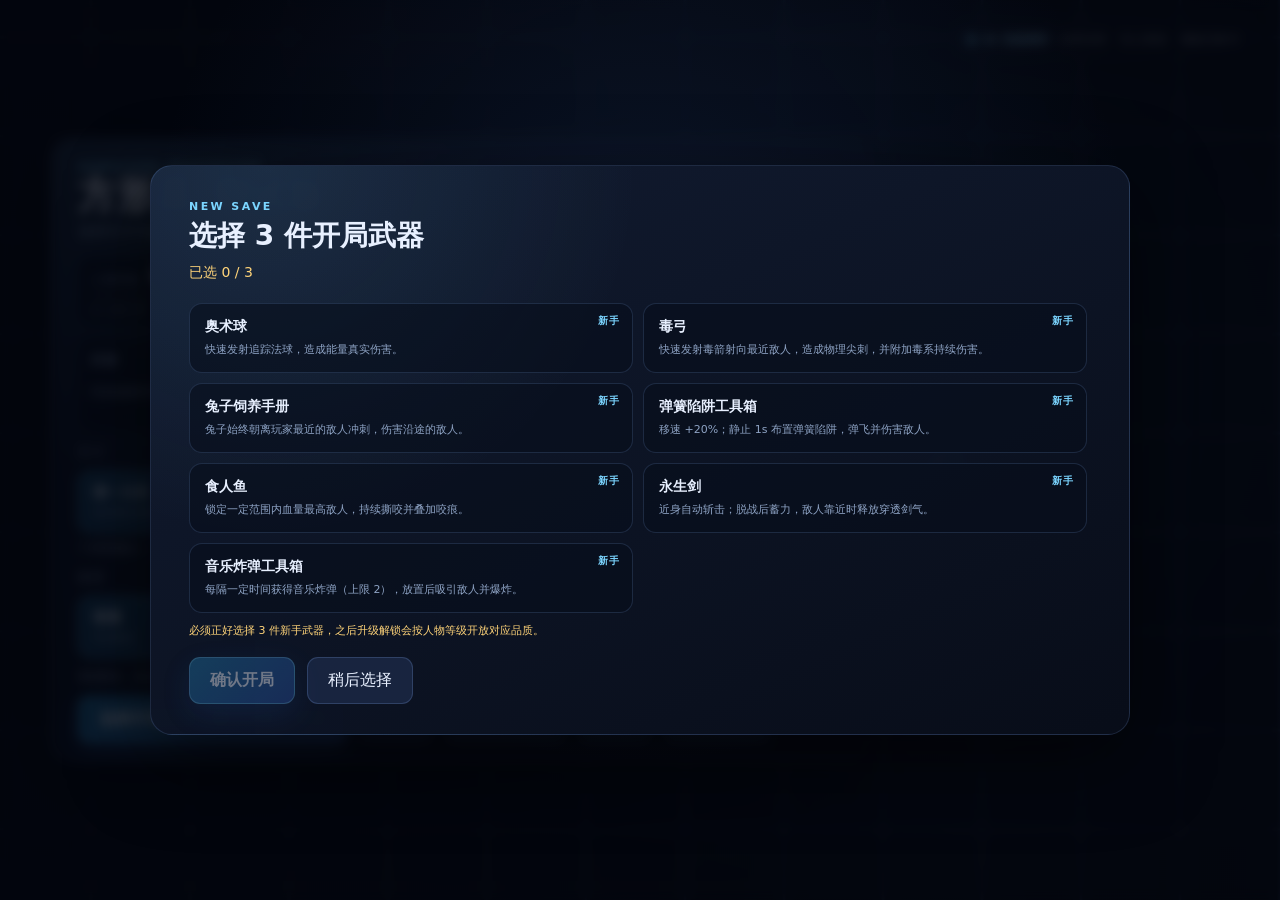
==== index.html @ 571d91a7 "Add mobile touch controls and responsive HUD" ====
<!DOCTYPE html>
<html lang="zh-CN">
<head>
  <meta charset="UTF-8">
  <meta name="viewport" content="width=device-width, initial-scale=1.0, maximum-scale=1.0, user-scalable=no, viewport-fit=cover">
  <meta name="color-scheme" content="dark">
  <title>方形皿·测试版</title>
  <link rel="icon" href="data:,">
  <link rel="stylesheet" href="styles.css">
</head>
<body>
  <canvas id="game" aria-label="游戏画面"></canvas>

  <div id="hud" class="hidden" aria-live="off">
    <div class="hud-top-left">
      <div class="bar-row">
        <span class="bar-label">HP</span>
        <div class="bar"><div id="hp-fill" class="bar-fill hp-fill"></div></div>
        <span id="hp-text" class="bar-text">56 / 56</span>
      </div>
      <div class="bar-row">
        <span class="bar-label">体力</span>
        <div class="bar"><div id="stamina-fill" class="bar-fill stamina-fill"></div></div>
        <span id="stamina-text" class="bar-text">100</span>
      </div>
      <div id="move-speed" class="move-speed">移速 1.20 m/s</div>
    </div>

    <div class="hud-top-center">
      <div id="timer" class="timer">00:00</div>
      <div id="timer-caption" class="timer-caption">BOSS 将在 10:00 出现</div>
      <div id="ruin-status" class="ruin-status hidden">遗迹共鸣 0.0 / 10s</div>
      <div id="boss-bar" class="boss-bar hidden">
        <div id="boss-name" class="boss-name">咒术师</div>
        <div class="bar boss-hp"><div id="boss-fill" class="bar-fill boss-fill"></div></div>
      </div>
    </div>

    <div class="hud-top-right">
      <div id="difficulty-badge" class="difficulty-badge">普通</div>
      <div id="player-level" class="player-level">人物 Lv.1</div>
      <div class="hud-exp-track"><div id="exp-fill" class="exp-fill"></div></div>
      <div id="exp-text" class="exp-text">0 / 200 XP</div>
      <div id="upgrade-ready" class="upgrade-ready hidden">升级待选</div>
      <div id="kills" class="kills">击杀 0</div>
      <div id="damage-total" class="damage-total">总伤 0</div>
    </div>

    <div id="weapon-bar" class="weapon-bar"></div>
    <div id="relic-bar" class="relic-bar"></div>
    <div id="touch-controls" class="touch-controls">
      <div id="joystick" class="joystick" aria-label="移动摇杆">
        <div class="joystick-base"></div>
        <div id="joystick-knob" class="joystick-knob"></div>
      </div>
      <button id="touch-pause" class="touch-pause" type="button" aria-label="暂停">Ⅱ</button>
    </div>

    <div id="hud-hint" class="hud-hint">W/A/S/D 移动 · Shift 奔跑 · 1/2/3 主动 · Esc 暂停</div>
    <div id="run-toast" class="run-toast hidden" aria-live="polite"></div>
  </div>

  <div id="menu" class="overlay">
    <div id="menu-demo-badge" class="menu-demo-badge hidden" aria-hidden="true">
      <span class="menu-demo-dot"></span>
      <span class="menu-demo-label">AI 实战演示</span>
      <span id="menu-demo-weapons" class="menu-demo-weapons"></span>
    </div>
    <div class="panel menu-panel">
      <p class="eyebrow">SURVIVOR PROTOTYPE</p>
      <h1 class="game-title">方形皿·测试版</h1>
      <p class="subtitle">选择关卡与难度，存活10分钟并击败最终BOSS。</p>

      <div class="profile-progress">
        <div class="profile-progress-main">
          <div class="profile-level-line">
            <span class="profile-level-label">人物等级</span>
            <strong class="profile-level">Lv.<span id="menu-player-level">1</span></strong>
            <span id="menu-unlock-points" class="profile-unlock-points"></span>
          </div>
          <div class="exp-track menu-exp-track"><div id="menu-exp-fill" class="exp-fill"></div></div>
          <span id="menu-exp-text" class="profile-exp-text">0 / 200 XP</span>
        </div>
        <button id="level-unlock-btn" class="mini-button hidden" type="button">选择新武器</button>
      </div>

      <div class="loadout">
        <section>
          <div class="loadout-head">
            <h2>武器</h2>
            <button id="weapon-select-btn" class="mini-button" type="button">选择 3 件</button>
          </div>
          <ul id="menu-weapons" class="loadout-list"></ul>
        </section>
        <section>
          <div class="loadout-head">
            <h2>圣物</h2>
            <button id="relic-select-btn" class="mini-button" type="button">选择 3 件</button>
          </div>
          <ul id="menu-relics" class="loadout-list"></ul>
        </section>
      </div>

      <section class="level-block">
        <div class="section-label">关卡</div>
        <div id="level-picker" class="level-picker" role="radiogroup" aria-label="关卡"></div>
        <p id="level-desc" class="level-desc"></p>
      </section>

      <section class="difficulty-block">
        <div class="section-label">难度</div>
        <div id="difficulty-picker" class="difficulty-picker" role="radiogroup" aria-label="难度"></div>
        <p id="difficulty-desc" class="difficulty-desc"></p>
      </section>

      <div class="menu-actions">
        <button id="start-btn" class="primary" type="button">开始游戏</button>
        <button id="codex-btn" type="button">图鉴</button>
        <button id="inventory-btn" type="button">背包 / 商店</button>
        <button id="help-btn" type="button">设置</button>
        <button id="records-btn" type="button">游戏记录</button>
      </div>

      <p class="fineprint">本版包含第一、第二、第三大关各 10 种敌人、7 新手 + 10 进阶 + 10 老手 + 13 社区 + 6 熔炼武器（共 46 种，出战选 3 种）和 38 种圣物（赛前选 3 种）；社区道具页还可购买 10 张制造蓝图，在制造台合成熔炼武器与圣物。</p>
    </div>
  </div>

  <div id="weapon-select" class="overlay hidden">
    <div class="panel weapon-select-panel">
      <p class="eyebrow">LOADOUT</p>
      <h2>选择 3 件出战武器</h2>
      <p id="weapon-select-count" class="subtitle compact">已选 3 / 3</p>
      <div id="weapon-select-grid" class="weapon-select-grid"></div>
      <p id="weapon-select-hint" class="weapon-select-hint">点击武器卡选择或取消；必须选满 3 件。</p>
      <div class="menu-actions">
        <button id="weapon-random" type="button">随机 3 件</button>
        <button id="weapon-select-confirm" class="primary" type="button">确认配置</button>
        <button id="weapon-select-cancel" type="button">取消</button>
      </div>
    </div>
  </div>

  <div id="relic-select" class="overlay hidden">
    <div class="panel weapon-select-panel relic-select-panel">
      <p class="eyebrow">RELICS</p>
      <h2>选择出战圣物</h2>
      <p id="relic-select-count" class="subtitle compact">已选 3 / 3</p>
      <div id="relic-select-grid" class="relic-select-grid"></div>
      <p id="relic-select-hint" class="weapon-select-hint">最多选择 3 件；冰晶体与墨鱼丸不能同时装备。</p>
      <div class="menu-actions">
        <button id="relic-random" type="button">随机 3 件</button>
        <button id="relic-select-confirm" class="primary" type="button">确认配置</button>
        <button id="relic-select-cancel" type="button">取消</button>
      </div>
    </div>
  </div>

  <div id="level-unlock" class="overlay hidden">
    <div class="panel weapon-select-panel">
      <p class="eyebrow">LEVEL UP</p>
      <h2>选择新武器</h2>
      <p id="level-unlock-count" class="subtitle compact">可用升级额度 0</p>
      <div id="level-unlock-grid" class="weapon-select-grid"></div>
      <p id="level-unlock-hint" class="weapon-select-hint">选择一把尚未解锁的武器，解锁后永久生效。</p>
      <div class="menu-actions">
        <button id="level-unlock-confirm" class="primary" type="button" disabled>解锁</button>
        <button id="level-unlock-cancel" type="button">取消</button>
      </div>
    </div>
  </div>

  <div id="starter-select" class="overlay hidden">
    <div class="panel weapon-select-panel">
      <p class="eyebrow">NEW SAVE</p>
      <h2>选择 3 件开局武器</h2>
      <p id="starter-select-count" class="subtitle compact">已选 0 / 3</p>
      <div id="starter-select-grid" class="weapon-select-grid"></div>
      <p id="starter-select-hint" class="weapon-select-hint">必须正好选择 3 件新手武器。</p>
      <div class="menu-actions">
        <button id="starter-select-confirm" class="primary" type="button" disabled>确认开局</button>
        <button id="starter-select-cancel" type="button">稍后选择</button>
      </div>
    </div>
  </div>

  <div id="help" class="overlay hidden">
    <div class="panel settings-panel">
      <p class="eyebrow">SETTINGS</p>
      <h2>设置</h2>
      <div class="settings-grid">
        <section class="settings-section">
          <h3>按键</h3>
          <div id="keybind-list" class="keybind-list"></div>
          <button id="keybind-reset" class="mini-button" type="button">恢复默认按键</button>
          <p class="help-note">点击按键后按下新的键；Esc 取消修改。</p>
        </section>

        <section class="settings-section">
          <h3>画面</h3>
          <div id="background-picker" class="background-picker"></div>
          <label class="slider-row" for="brightness-slider">
            <span>亮度</span>
            <input id="brightness-slider" type="range" min="60" max="140" step="1" value="100">
            <strong id="brightness-value">100%</strong>
          </label>
          <label class="slider-row" for="volume-slider">
            <span>音量</span>
            <input id="volume-slider" type="range" min="0" max="100" step="1" value="70">
            <strong id="volume-value">70%</strong>
          </label>
          <p class="help-note">音量设置会保存，但当前版本还没有音频资源。</p>
        </section>

        <section class="settings-section">
          <h3>触屏</h3>
          <div id="touch-side-picker" class="touch-side-picker"></div>
          <p class="help-note">摇杆在左时武器 HUD 在右；在右时武器 HUD 在左。竖屏武器卡竖排，横屏横排。</p>
        </section>

        <section class="settings-section">
          <h3>存档</h3>
          <div id="save-slot-list" class="save-slot-list"></div>
          <p id="settings-hint" class="help-note">关卡结算、返回主菜单和修改设置后自动保存。</p>
        </section>
      </div>

      <div class="menu-actions">
        <button id="settings-records" type="button">游戏记录</button>
        <button id="help-close" class="primary" type="button">保存并关闭</button>
      </div>
    </div>
  </div>

  <div id="records" class="overlay hidden">
    <div class="panel records-panel">
      <p class="eyebrow">RECORDS</p>
      <h2>游戏记录</h2>
      <p id="records-subtitle" class="subtitle compact">当前存档槽的历史对局</p>
      <div id="records-list" class="records-list"></div>
      <div class="menu-actions">
        <button id="records-close" class="primary" type="button">关闭</button>
      </div>
    </div>
  </div>

  <div id="pause" class="overlay hidden">
    <div class="panel small-panel">
      <p class="eyebrow">PAUSED</p>
      <h2>已暂停</h2>
      <div class="menu-actions vertical">
        <button id="pause-resume" class="primary" type="button">继续</button>
        <button id="pause-codex" type="button">图鉴</button>
        <button id="pause-restart" type="button">重新开始</button>
        <button id="pause-menu" type="button">返回主菜单</button>
      </div>
    </div>
  </div>

  <div id="result" class="overlay hidden">
    <div class="panel small-panel result-panel">
      <p id="result-eyebrow" class="eyebrow">RESULT</p>
      <h2 id="result-title">胜利</h2>
      <p id="result-subtitle" class="subtitle"></p>
      <div class="stats">
        <div><span>存活时间</span><strong id="stat-time">0:00</strong></div>
        <div><span>击杀</span><strong id="stat-kills">0</strong></div>
        <div><span>造成伤害</span><strong id="stat-dealt">0</strong></div>
        <div><span>受到伤害</span><strong id="stat-taken">0</strong></div>
        <div><span>难度</span><strong id="stat-difficulty">普通</strong></div>
        <div><span>关卡</span><strong id="stat-level">第一大关</strong></div>
      </div>
      <div id="result-damage" class="result-damage"></div>
      <div class="menu-actions">
        <button id="result-restart" class="primary" type="button">再来一次</button>
        <button id="result-menu" type="button">返回主菜单</button>
      </div>
    </div>
  </div>

  <div id="inventory" class="overlay hidden">
    <div class="panel inventory-panel">
      <div class="inventory-head">
        <div>
          <p class="eyebrow">STASH &amp; SHOP</p>
          <h2>背包 / 社区商店</h2>
        </div>
        <button id="crafting-open" class="crafting-open" type="button">制造台</button>
      </div>
      <div class="shop-summary">社区货币 <strong id="shop-currency">0</strong></div>
      <div class="shop-tabs" role="tablist" aria-label="社区商店分类">
        <button type="button" class="shop-tab is-active" data-shop-tab="weapons" role="tab" aria-selected="true" aria-controls="shop-list">社区武器</button>
        <button type="button" class="shop-tab" data-shop-tab="items" role="tab" aria-selected="false" aria-controls="shop-list">社区道具</button>
      </div>
      <p id="shop-hint" class="shop-hint"></p>
      <div class="shop-layout">
        <section class="shop-section">
          <h3>社区商店</h3>
          <div id="shop-list" class="shop-list"></div>
        </section>
        <section class="shop-section">
          <h3>战利品背包</h3>
          <div id="inventory-list" class="shop-list"></div>
        </section>
      </div>
      <div class="menu-actions">
        <button id="inventory-close" class="primary" type="button">关闭</button>
      </div>
    </div>
  </div>

  <div id="crafting" class="overlay hidden">
    <div class="panel crafting-panel">
      <div class="inventory-head">
        <div>
          <p class="eyebrow">FORGE &amp; BLUEPRINTS</p>
          <h2>制造台</h2>
        </div>
        <button id="crafting-close-x" class="crafting-close" type="button" aria-label="关闭制造台">×</button>
      </div>
      <div class="shop-summary">社区货币 <strong id="crafting-currency">0</strong> · 蓝图在社区道具页购买，每种限购 1 张</div>
      <p id="crafting-hint" class="shop-hint">制造会消耗蓝图和材料；选择左侧配方，右侧查看现有材料。</p>
      <div class="crafting-layout">
        <section class="shop-section">
          <h3>可制造</h3>
          <div id="crafting-list" class="shop-list crafting-list"></div>
        </section>
        <section class="shop-section">
          <h3>材料 / 蓝图背包</h3>
          <div id="crafting-inventory" class="shop-list"></div>
        </section>
      </div>
      <div class="menu-actions">
        <button id="crafting-close" class="primary" type="button">返回背包</button>
      </div>
    </div>
  </div>

  <div id="save-delete-confirm" class="overlay hidden">
    <div class="panel small-panel">
      <p class="eyebrow">DELETE SAVE</p>
      <h2>删除存档</h2>
      <p id="save-delete-text" class="subtitle">确定要删除这个存档吗？此操作不可恢复。</p>
      <div class="menu-actions">
        <button id="save-delete-confirm-btn" class="danger-button" type="button">确认删除</button>
        <button id="save-delete-cancel" class="primary" type="button">取消</button>
      </div>
    </div>
  </div>

  <div id="codex" class="overlay hidden">
    <div class="panel codex-panel">
      <p class="eyebrow">CODEX</p>
      <h2>图鉴</h2>
      <div class="codex-tabs" role="tablist" aria-label="图鉴分类">
        <button type="button" class="codex-tab is-active" data-codex-tab="weapons">武器</button>
        <button type="button" class="codex-tab" data-codex-tab="relics">圣物</button>
        <button type="button" class="codex-tab" data-codex-tab="enemies">敌方</button>
      </div>
      <div id="codex-content" class="codex-content"></div>
      <div class="menu-actions">
        <button id="codex-close" class="primary" type="button">关闭</button>
      </div>
    </div>
  </div>

  <div id="debug" class="debug hidden"></div>

  <script defer src="game.js"></script>
</body>
</html>
---- styles.css ----
:root {
  --bg: #070b14;
  --panel: rgba(13, 20, 36, 0.92);
  --panel-strong: #111a2d;
  --line: rgba(155, 190, 255, 0.18);
  --text: #e8f0ff;
  --muted: #8ea3c4;
  --accent: #7bd5ff;
  --accent-2: #b79bff;
  --danger: #ff7288;
  --good: #83e6a8;
  --warn: #ffd479;
  --shadow: 0 24px 80px rgba(0, 0, 0, 0.55);
}

* {
  box-sizing: border-box;
}

html,
body {
  width: 100%;
  height: 100%;
  margin: 0;
  overflow: hidden;
  background: var(--bg);
  color: var(--text);
  font-family: "Segoe UI", "PingFang SC", "Microsoft YaHei", system-ui, sans-serif;
  user-select: none;
}

button {
  font: inherit;
  color: inherit;
  cursor: pointer;
}

.hidden {
  display: none !important;
}

#game {
  position: fixed;
  inset: 0;
  width: 100%;
  height: 100%;
  display: block;
  background: radial-gradient(circle at 50% 45%, #111b31 0%, #070b14 62%, #04060b 100%);
}

/* ---------- HUD ---------- */

#hud {
  position: fixed;
  inset: 0;
  pointer-events: none;
  z-index: 10;
  text-shadow: 0 1px 3px rgba(0, 0, 0, 0.72);
}

#hud .bar-label,
#hud .bar-text,
#hud .timer-caption {
  color: #eaf4ff;
}

#hud .hud-hint {
  color: rgba(234, 244, 255, 0.82);
}

.hud-top-left {
  position: absolute;
  top: 22px;
  left: 24px;
  display: grid;
  gap: 8px;
  min-width: 280px;
}

.bar-row {
  display: grid;
  grid-template-columns: 42px 210px 74px;
  align-items: center;
  gap: 8px;
  font-size: 12px;
  letter-spacing: 0.04em;
}

.bar-label {
  color: var(--muted);
  text-align: right;
}

.bar {
  height: 12px;
  border: 1px solid var(--line);
  border-radius: 999px;
  background: rgba(3, 8, 18, 0.8);
  overflow: hidden;
}

.bar-fill {
  height: 100%;
  width: 100%;
  border-radius: inherit;
  transition: width 80ms linear;
}

.hp-fill {
  background: linear-gradient(90deg, #ff5b77, #ff9aac);
  box-shadow: 0 0 14px rgba(255, 91, 119, 0.45);
}

.stamina-fill {
  background: linear-gradient(90deg, #54c7ff, #9be8ff);
  box-shadow: 0 0 14px rgba(84, 199, 255, 0.35);
}

.bar-text {
  color: var(--text);
  font-variant-numeric: tabular-nums;
  white-space: nowrap;
}

.move-speed {
  width: max-content;
  margin-top: 2px;
  padding: 4px 8px;
  border: 1px solid rgba(255, 216, 107, 0.25);
  border-radius: 7px;
  background: rgba(20, 25, 28, 0.55);
  color: #ffe08a;
  font-size: 11px;
  font-variant-numeric: tabular-nums;
  letter-spacing: 0.04em;
}

.hud-top-center {
  position: absolute;
  top: 16px;
  left: 50%;
  transform: translateX(-50%);
  text-align: center;
}

.timer {
  font-size: 34px;
  font-weight: 700;
  font-variant-numeric: tabular-nums;
  letter-spacing: 0.06em;
  text-shadow: 0 0 24px rgba(123, 213, 255, 0.35);
}

.timer-caption {
  margin-top: 2px;
  color: var(--muted);
  font-size: 11px;
  letter-spacing: 0.08em;
}

.boss-bar {
  width: 360px;
  max-width: 80vw;
  margin: 10px auto 0;
  text-align: left;
}

.boss-name {
  margin-bottom: 3px;
  color: #ffb4e2;
  font-size: 10px;
  font-weight: 700;
  letter-spacing: 0.12em;
  text-align: center;
}

.boss-hp {
  height: 9px;
  border-color: rgba(255, 134, 214, 0.4);
}

.boss-fill {
  background: linear-gradient(90deg, #ff5bb0, #d36cff);
  box-shadow: 0 0 14px rgba(255, 91, 176, 0.45);
}

.hud-top-right {
  position: absolute;
  top: 26px;
  right: 28px;
  display: grid;
  gap: 6px;
  justify-items: end;
  text-align: right;
}

.player-level {
  color: rgba(216, 241, 255, 0.92);
  font-size: 13px;
  font-weight: 700;
  letter-spacing: 0.06em;
}

.hud-exp-track {
  width: 132px;
  height: 4px;
  overflow: hidden;
  border-radius: 999px;
  background: rgba(255, 255, 255, 0.1);
}

.exp-fill {
  width: 0;
  height: 100%;
  border-radius: inherit;
  background: linear-gradient(90deg, #7bd5ff, #8fffc4);
  box-shadow: 0 0 10px rgba(123, 213, 255, 0.35);
  transition: width 0.18s ease-out;
}

.exp-text {
  color: rgba(190, 220, 255, 0.72);
  font-size: 10px;
  font-variant-numeric: tabular-nums;
  letter-spacing: 0.04em;
}

.upgrade-ready {
  padding: 3px 8px;
  border: 1px solid rgba(255, 230, 109, 0.42);
  border-radius: 999px;
  background: rgba(48, 38, 12, 0.55);
  color: var(--warn);
  font-size: 10px;
  font-weight: 700;
  letter-spacing: 0.04em;
}

.ruin-status {
  margin-top: 6px;
  padding: 4px 10px;
  border: 1px solid rgba(143, 255, 196, 0.32);
  border-radius: 999px;
  background: rgba(13, 45, 34, 0.62);
  color: #8fffc4;
  font-size: 11px;
  font-variant-numeric: tabular-nums;
  letter-spacing: 0.04em;
}

.run-toast {
  position: absolute;
  top: 24%;
  left: 50%;
  max-width: min(560px, 82vw);
  padding: 10px 18px;
  transform: translateX(-50%);
  border: 1px solid rgba(255, 230, 109, 0.35);
  border-radius: 12px;
  background: rgba(9, 16, 30, 0.9);
  box-shadow: 0 12px 36px rgba(0, 0, 0, 0.35);
  color: var(--warn);
  font-size: 14px;
  font-weight: 700;
  text-align: center;
  pointer-events: none;
}

.difficulty-badge {
  padding: 4px 9px;
  border: 1px solid rgba(123, 213, 255, 0.28);
  border-radius: 999px;
  background: rgba(10, 19, 35, 0.72);
  color: var(--accent);
  font-size: 10px;
  font-weight: 700;
  letter-spacing: 0.12em;
}

.difficulty-badge.hard {
  border-color: rgba(255, 212, 121, 0.45);
  color: var(--warn);
  background: rgba(42, 32, 12, 0.55);
}

.difficulty-badge.extreme {
  border-color: rgba(255, 114, 136, 0.5);
  color: var(--danger);
  background: rgba(48, 14, 24, 0.6);
}

.kills {
  color: var(--warn);
  font-size: 14px;
  letter-spacing: 0.08em;
}

.damage-total {
  color: rgba(190, 220, 255, 0.78);
  font-size: 11px;
  font-variant-numeric: tabular-nums;
  letter-spacing: 0.06em;
}

.weapon-bar {
  position: absolute;
  left: 24px;
  bottom: 24px;
  display: flex;
  gap: 10px;
  align-items: stretch;
}

.weapon-card {
  width: 205px;
  padding: 10px 12px 11px;
  border: 1px solid var(--line);
  border-radius: 14px;
  background: linear-gradient(180deg, rgba(20, 31, 54, 0.94), rgba(9, 15, 28, 0.94));
  box-shadow: 0 10px 30px rgba(0, 0, 0, 0.28);
}

.weapon-card.locked {
  opacity: 0.55;
}

.weapon-head {
  display: flex;
  align-items: center;
  gap: 6px;
  margin-bottom: 8px;
}

.weapon-key {
  display: inline-grid;
  place-items: center;
  width: 22px;
  height: 22px;
  border: 1px solid rgba(123, 213, 255, 0.35);
  border-radius: 7px;
  color: var(--accent);
  font-size: 12px;
  font-weight: 700;
  background: rgba(123, 213, 255, 0.08);
}

.weapon-name {
  flex: 1;
  min-width: 0;
  overflow: hidden;
  text-overflow: ellipsis;
  font-size: 12px;
  font-weight: 600;
  white-space: nowrap;
}

.weapon-state {
  color: var(--muted);
  font-size: 10px;
  white-space: nowrap;
}

.weapon-state.ready {
  color: var(--good);
}

.weapon-state.cooling {
  color: var(--warn);
}

.cd-track {
  height: 4px;
  border-radius: 999px;
  background: rgba(255, 255, 255, 0.08);
  overflow: hidden;
}

.cd-fill {
  height: 100%;
  width: 100%;
  border-radius: inherit;
  background: linear-gradient(90deg, #7bd5ff, #c6a8ff);
}

.weapon-card.locked .cd-fill {
  background: #4a5874;
}

.relic-bar {
  position: absolute;
  right: 24px;
  bottom: 26px;
  display: flex;
  gap: 8px;
  flex-wrap: wrap;
  justify-content: flex-end;
  max-width: 360px;
}

.relic-chip {
  padding: 7px 10px;
  border: 1px solid rgba(183, 155, 255, 0.22);
  border-radius: 999px;
  background: rgba(29, 24, 50, 0.78);
  color: #d8c9ff;
  font-size: 11px;
  white-space: nowrap;
}

.hud-hint {
  position: absolute;
  left: 50%;
  bottom: 10px;
  transform: translateX(-50%);
  color: rgba(174, 196, 226, 0.65);
  font-size: 11px;
  letter-spacing: 0.06em;
  white-space: nowrap;
}

/* ---------- Overlays ---------- */

.overlay {
  position: fixed;
  inset: 0;
  z-index: 30;
  display: grid;
  place-items: center;
  padding: 24px;
  background:
    radial-gradient(circle at 50% 30%, rgba(40, 72, 126, 0.22), transparent 55%),
    rgba(3, 6, 13, 0.78);
  backdrop-filter: blur(6px);
}

#menu {
  place-items: center start;
  padding-left: clamp(24px, 4vw, 64px);
  background:
    radial-gradient(circle at 70% 42%, rgba(64, 120, 190, 0.13), transparent 52%),
    linear-gradient(90deg, rgba(3, 6, 13, 0.68) 0%, rgba(3, 6, 13, 0.5) 38%, rgba(3, 6, 13, 0.16) 72%, rgba(3, 6, 13, 0.3) 100%);
  backdrop-filter: blur(1px);
}

#menu .menu-panel {
  width: min(820px, 64vw);
  background:
    radial-gradient(circle at 12% 0%, rgba(123, 213, 255, 0.12), transparent 36%),
    linear-gradient(155deg, rgba(18, 28, 50, 0.91), rgba(8, 13, 25, 0.95));
  backdrop-filter: blur(14px) saturate(0.9);
}

.menu-demo-badge {
  position: fixed;
  top: 22px;
  right: 26px;
  display: flex;
  align-items: center;
  gap: 9px;
  max-width: min(46vw, 520px);
  padding: 9px 13px;
  border: 1px solid rgba(140, 178, 255, 0.2);
  border-radius: 999px;
  background: rgba(4, 9, 18, 0.5);
  box-shadow: 0 8px 30px rgba(0, 0, 0, 0.24);
  backdrop-filter: blur(8px);
  color: rgba(232, 240, 255, 0.8);
  font-size: 11px;
  letter-spacing: 0.08em;
  pointer-events: none;
}

.menu-demo-dot {
  width: 7px;
  height: 7px;
  flex: 0 0 auto;
  border-radius: 50%;
  background: #7bd5ff;
  box-shadow: 0 0 10px rgba(123, 213, 255, 0.85);
  animation: menu-demo-pulse 1.6s ease-in-out infinite;
}

.menu-demo-label {
  color: #9bdcff;
  font-weight: 700;
  white-space: nowrap;
}

.menu-demo-weapons {
  min-width: 0;
  overflow: hidden;
  text-overflow: ellipsis;
  white-space: nowrap;
  color: rgba(232, 240, 255, 0.66);
}

@keyframes menu-demo-pulse {
  0%, 100% { opacity: 0.45; transform: scale(0.8); }
  50% { opacity: 1; transform: scale(1.1); }
}

@media (max-width: 1199px) {
  #menu {
    place-items: center;
    padding-left: 24px;
    background:
      radial-gradient(circle at 50% 30%, rgba(40, 72, 126, 0.16), transparent 55%),
      rgba(3, 6, 13, 0.6);
    backdrop-filter: blur(2px);
  }

  #menu .menu-panel {
    width: min(880px, 100%);
  }

  .menu-demo-badge {
    display: none;
  }
}

@media (max-height: 960px) {
  #menu .menu-panel {
    padding: 22px 26px 18px;
  }

  #menu .menu-panel h1 {
    margin-bottom: 4px;
    font-size: clamp(26px, 4vw, 38px);
  }

  #menu .subtitle {
    margin-bottom: 12px;
  }

  #menu .profile-progress {
    margin-bottom: 6px;
    padding: 8px 12px;
  }

  #menu .loadout {
    gap: 12px;
    margin: 12px 0;
  }

  #menu .loadout section {
    padding: 10px 12px;
  }

  #menu .level-block,
  #menu .difficulty-block {
    margin-bottom: 10px;
  }

  #menu .level-picker,
  #menu .difficulty-picker {
    gap: 7px;
  }

  #menu .fineprint {
    display: none;
  }
}

@media (max-height: 760px) {
  #menu .menu-panel {
    padding: 16px 20px 14px;
  }

  #menu .menu-panel h1 {
    font-size: 30px;
  }

  #menu .subtitle {
    display: none;
  }

  #menu .profile-progress {
    padding: 6px 10px;
  }

  #menu .loadout {
    margin: 8px 0;
  }

  #menu .loadout section {
    padding: 8px 10px;
  }

  #menu .loadout-list {
    gap: 4px;
  }

  #menu .loadout-list li {
    padding-bottom: 4px;
  }

  #menu .loadout-list strong {
    font-size: 12px;
  }

  #menu .level-block,
  #menu .difficulty-block {
    margin-bottom: 6px;
  }

  #menu .level-desc,
  #menu .difficulty-desc {
    margin-top: 4px;
    font-size: 10px;
  }

  #menu .menu-actions button {
    padding: 9px 14px;
  }
}

.panel {
  width: min(880px, 100%);
  max-height: calc(100vh - 48px);
  overflow: auto;
  padding: 34px 38px 30px;
  border: 1px solid rgba(140, 178, 255, 0.16);
  border-radius: 22px;
  background:
    radial-gradient(circle at 12% 0%, rgba(123, 213, 255, 0.1), transparent 36%),
    linear-gradient(155deg, rgba(18, 28, 50, 0.98), rgba(8, 13, 25, 0.98));
  box-shadow: var(--shadow);
}

.menu-panel h1 {
  margin: 2px 0 8px;
  font-size: clamp(30px, 5vw, 52px);
  line-height: 1.05;
  letter-spacing: 0.02em;
}

.game-title {
  animation: game-title-color 8s steps(1, end) infinite;
}

@keyframes game-title-color {
  0% { color: #55b7ff; }
  25% { color: #55e08b; }
  50% { color: #ff6377; }
  75%, 100% { color: #aab4c4; }
}

.eyebrow {
  margin: 0;
  color: var(--accent);
  font-size: 11px;
  font-weight: 700;
  letter-spacing: 0.22em;
}

.subtitle {
  margin: 0 0 22px;
  color: var(--muted);
  font-size: 14px;
  line-height: 1.7;
}

.subtitle.warn {
  color: var(--warn);
}

.profile-progress {
  display: flex;
  align-items: center;
  justify-content: space-between;
  gap: 16px;
  margin: 0 0 8px;
  padding: 12px 16px;
  border: 1px solid rgba(123, 213, 255, 0.16);
  border-radius: 14px;
  background: rgba(6, 12, 24, 0.58);
}

.profile-progress-main {
  display: grid;
  flex: 1;
  gap: 6px;
  min-width: 0;
}

.profile-level-line {
  display: flex;
  align-items: baseline;
  gap: 10px;
  flex-wrap: wrap;
}

.profile-level-label {
  color: var(--muted);
  font-size: 11px;
  letter-spacing: 0.12em;
}

.profile-level {
  color: #d8f1ff;
  font-size: 22px;
  line-height: 1;
  letter-spacing: 0.02em;
}

.profile-unlock-points {
  color: var(--warn);
  font-size: 11px;
  font-weight: 700;
}

.exp-track {
  height: 6px;
  overflow: hidden;
  border-radius: 999px;
  background: rgba(255, 255, 255, 0.08);
}

.menu-exp-track {
  max-width: 420px;
}

.profile-exp-text {
  color: var(--muted);
  font-size: 10px;
  font-variant-numeric: tabular-nums;
  letter-spacing: 0.04em;
}

.loadout {
  display: grid;
  grid-template-columns: 1fr 1fr;
  gap: 18px;
  margin: 24px 0 26px;
}

.loadout section {
  padding: 16px 18px;
  border: 1px solid rgba(140, 178, 255, 0.1);
  border-radius: 16px;
  background: rgba(6, 11, 22, 0.45);
}

.loadout h2 {
  margin: 0 0 10px;
  color: var(--muted);
  font-size: 12px;
  letter-spacing: 0.16em;
}

.loadout-head {
  display: flex;
  align-items: baseline;
  justify-content: space-between;
  gap: 10px;
  margin-bottom: 10px;
}

.loadout-head h2 {
  margin: 0;
}

.mini-button {
  padding: 5px 9px;
  border-radius: 7px;
  border-color: rgba(123, 213, 255, 0.28);
  background: rgba(23, 42, 68, 0.7);
  color: var(--accent);
  font-size: 10px;
}

.mini-button:hover {
  background: rgba(35, 62, 100, 0.85);
}

.weapon-select-panel {
  width: min(980px, 100%);
}

.weapon-select-panel h2 {
  margin: 4px 0 6px;
  font-size: 28px;
}

.subtitle.compact {
  margin-bottom: 14px;
}

.weapon-select-grid {
  display: grid;
  grid-template-columns: repeat(2, minmax(0, 1fr));
  gap: 10px;
  max-height: 54vh;
  margin: 18px 0 10px;
  padding-right: 4px;
  overflow-y: auto;
}

.weapon-choice {
  position: relative;
  display: flex;
  flex-direction: column;
  gap: 5px;
  padding: 14px 15px;
  border: 1px solid rgba(140, 178, 255, 0.16);
  border-radius: 13px;
  background: rgba(8, 14, 27, 0.6);
  text-align: left;
  cursor: pointer;
}

.weapon-choice:focus-visible {
  outline: 2px solid rgba(123, 213, 255, 0.7);
  outline-offset: 2px;
}

.weapon-choice:hover {
  border-color: rgba(123, 213, 255, 0.4);
}

.weapon-choice.is-selected {
  border-color: rgba(123, 213, 255, 0.7);
  background: linear-gradient(135deg, rgba(30, 111, 158, 0.48), rgba(39, 74, 150, 0.28));
}

.weapon-choice-name {
  font-size: 14px;
  font-weight: 700;
}

.weapon-choice-desc {
  color: var(--muted);
  font-size: 11px;
  line-height: 1.55;
}

.weapon-choice-tag {
  position: absolute;
  top: 10px;
  right: 12px;
  color: var(--accent);
  font-size: 10px;
  font-weight: 700;
  letter-spacing: 0.08em;
}

.weapon-choice.is-selected .weapon-choice-tag {
  color: var(--good);
}

.weapon-level-row {
  display: flex;
  align-items: center;
  justify-content: space-between;
  gap: 8px;
  margin-top: 3px;
  padding-top: 7px;
  border-top: 1px solid rgba(140, 178, 255, 0.08);
  color: var(--muted);
  font-size: 10px;
}

.weapon-levels {
  display: flex;
  gap: 4px;
}

.level-pill {
  min-width: 26px;
  padding: 3px 6px;
  border: 1px solid rgba(140, 178, 255, 0.16);
  border-radius: 6px;
  background: rgba(3, 8, 18, 0.55);
  color: var(--muted);
  font-size: 10px;
}

.level-pill:hover {
  border-color: rgba(123, 213, 255, 0.45);
  background: rgba(24, 42, 68, 0.8);
}

.level-pill.is-active {
  border-color: rgba(123, 213, 255, 0.7);
  background: rgba(30, 111, 158, 0.45);
  color: var(--accent);
  font-weight: 700;
}

.level-pill:disabled,
.level-pill.is-locked-level {
  opacity: 0.35;
  cursor: not-allowed;
  border-color: rgba(140, 178, 255, 0.08);
  background: rgba(3, 8, 18, 0.35);
}

.level-pill:disabled:hover,
.level-pill.is-locked-level:hover {
  border-color: rgba(140, 178, 255, 0.08);
  background: rgba(3, 8, 18, 0.35);
}

.weapon-level {
  color: var(--accent);
  font-size: 10px;
  font-weight: 700;
}

.weapon-damage {
  margin-top: 7px;
  color: rgba(190, 220, 255, 0.68);
  font-size: 10px;
  font-variant-numeric: tabular-nums;
  letter-spacing: 0.04em;
}

.weapon-proficiency {
  margin-top: 3px;
  color: rgba(168, 255, 184, 0.78);
  font-size: 10px;
  font-variant-numeric: tabular-nums;
  letter-spacing: 0.04em;
}

.weapon-select-hint {
  min-height: 18px;
  margin: 6px 0 16px;
  color: var(--muted);
  font-size: 11px;
}

.weapon-select-hint.warn {
  color: var(--warn);
}

.loadout-list {
  display: grid;
  gap: 8px;
  margin: 0;
  padding: 0;
  list-style: none;
}

.loadout-list li {
  display: grid;
  gap: 2px;
  padding-bottom: 8px;
  border-bottom: 1px solid rgba(140, 178, 255, 0.08);
}

.loadout-list li:last-child {
  padding-bottom: 0;
  border-bottom: 0;
}

.loadout-list strong {
  font-size: 14px;
}

.loadout-list em {
  margin-left: 6px;
  color: var(--accent);
  font-size: 10px;
  font-style: normal;
  font-weight: 600;
}

.loadout-list span {
  color: var(--muted);
  font-size: 11px;
  line-height: 1.5;
}

.level-block,
.difficulty-block {
  margin: 0 0 18px;
}

.level-picker {
  display: grid;
  grid-template-columns: repeat(3, minmax(0, 1fr));
  gap: 10px;
}

.level-option:nth-child(1).is-active {
  border-color: rgba(123, 213, 255, 0.7);
  background: linear-gradient(135deg, rgba(30, 111, 158, 0.55), rgba(39, 74, 150, 0.35));
}

.level-option:nth-child(2).is-active {
  border-color: rgba(183, 155, 255, 0.75);
  background: linear-gradient(135deg, rgba(73, 52, 118, 0.55), rgba(49, 34, 88, 0.38));
}

.level-option:nth-child(3).is-active {
  border-color: rgba(255, 191, 105, 0.75);
  background: linear-gradient(135deg, rgba(116, 72, 32, 0.55), rgba(66, 43, 24, 0.4));
}

.level-desc {
  min-height: 18px;
  margin: 8px 0 0;
  color: var(--muted);
  font-size: 11px;
  line-height: 1.5;
}

.section-label {
  margin-bottom: 10px;
  color: var(--muted);
  font-size: 12px;
  letter-spacing: 0.16em;
}

.difficulty-picker {
  display: grid;
  grid-template-columns: repeat(3, minmax(0, 1fr));
  gap: 10px;
}

.difficulty-option {
  display: flex;
  flex-direction: column;
  align-items: flex-start;
  gap: 4px;
  padding: 12px 14px;
  border: 1px solid rgba(140, 178, 255, 0.16);
  border-radius: 13px;
  background: rgba(8, 14, 27, 0.6);
  text-align: left;
}

.difficulty-option span {
  font-size: 14px;
  font-weight: 700;
}

.difficulty-option small {
  color: var(--muted);
  font-size: 10px;
  letter-spacing: 0.04em;
}

.difficulty-option:hover {
  border-color: rgba(123, 213, 255, 0.4);
}

.difficulty-option.is-active {
  border-color: rgba(123, 213, 255, 0.7);
  background: linear-gradient(135deg, rgba(30, 111, 158, 0.55), rgba(39, 74, 150, 0.35));
  box-shadow: 0 0 0 1px rgba(123, 213, 255, 0.12) inset;
}

.difficulty-option[data-difficulty="hard"].is-active {
  border-color: rgba(255, 212, 121, 0.7);
  background: linear-gradient(135deg, rgba(122, 84, 18, 0.45), rgba(66, 48, 14, 0.35));
  box-shadow: 0 0 0 1px rgba(255, 212, 121, 0.12) inset;
}

.difficulty-option[data-difficulty="extreme"].is-active {
  border-color: rgba(255, 114, 136, 0.75);
  background: linear-gradient(135deg, rgba(112, 28, 45, 0.5), rgba(58, 16, 28, 0.38));
  box-shadow: 0 0 0 1px rgba(255, 114, 136, 0.14) inset;
}

.difficulty-desc {
  min-height: 18px;
  margin: 10px 0 0;
  color: var(--muted);
  font-size: 11px;
  line-height: 1.6;
}

.menu-actions {
  display: flex;
  gap: 12px;
  align-items: center;
  flex-wrap: wrap;
}

.menu-actions.vertical {
  display: grid;
  grid-template-columns: 1fr;
}

button {
  border: 1px solid rgba(140, 178, 255, 0.2);
  border-radius: 11px;
  padding: 12px 20px;
  background: rgba(30, 45, 76, 0.7);
  transition: transform 120ms ease, border-color 120ms ease, background 120ms ease;
}

button:hover {
  border-color: rgba(123, 213, 255, 0.5);
  background: rgba(40, 62, 104, 0.85);
  transform: translateY(-1px);
}

button:disabled {
  opacity: 0.45;
  cursor: not-allowed;
  transform: none;
}

button:disabled:hover {
  border-color: rgba(140, 178, 255, 0.2);
  background: rgba(30, 45, 76, 0.7);
}

button:active {
  transform: translateY(0);
}

button.primary {
  border-color: rgba(123, 213, 255, 0.5);
  background: linear-gradient(135deg, #1e6f9e, #274a96);
  box-shadow: 0 10px 30px rgba(39, 94, 176, 0.35);
  font-weight: 700;
}

.fineprint {
  margin: 18px 0 0;
  color: rgba(142, 163, 196, 0.72);
  font-size: 11px;
}

/* ---------- Help / pause / result ---------- */

.small-panel {
  width: min(480px, 100%);
}

.small-panel h2 {
  margin: 6px 0 22px;
  font-size: 28px;
}

.help-panel {
  width: min(640px, 100%);
}

.help-panel h2 {
  margin: 0 0 20px;
}

.help-grid {
  display: grid;
  grid-template-columns: 240px 1fr;
  gap: 10px 16px;
  align-items: center;
  color: var(--muted);
  font-size: 13px;
}

.help-grid > div:nth-child(odd) {
  color: var(--text);
}

kbd {
  display: inline-block;
  min-width: 26px;
  margin-right: 4px;
  padding: 3px 7px;
  border: 1px solid rgba(140, 178, 255, 0.25);
  border-bottom-width: 2px;
  border-radius: 6px;
  background: rgba(23, 36, 61, 0.9);
  color: var(--accent);
  font: 11px/1.4 "Segoe UI", system-ui, sans-serif;
  text-align: center;
}

.help-note {
  margin: 18px 0 22px;
  color: var(--muted);
  font-size: 12px;
  line-height: 1.7;
}

.settings-panel {
  width: min(920px, 100%);
}

.settings-panel h2 {
  margin: 4px 0 18px;
}

.settings-grid {
  display: grid;
  grid-template-columns: repeat(3, minmax(0, 1fr));
  gap: 14px;
}

.settings-section {
  padding: 15px;
  border: 1px solid rgba(140, 178, 255, 0.12);
  border-radius: 15px;
  background: rgba(6, 11, 22, 0.42);
}

.settings-section h3 {
  margin: 0 0 12px;
  color: var(--muted);
  font-size: 12px;
  letter-spacing: 0.14em;
}

.keybind-list {
  display: grid;
  gap: 6px;
}

.keybind-row {
  display: flex;
  align-items: center;
  justify-content: space-between;
  gap: 10px;
  color: var(--muted);
  font-size: 12px;
}

.keybind-button {
  min-width: 84px;
  padding: 5px 9px;
  border-color: rgba(123, 213, 255, 0.25);
  background: rgba(23, 42, 68, 0.7);
  color: var(--accent);
  font-size: 11px;
}

.keybind-button.capturing {
  border-color: rgba(255, 212, 121, 0.8);
  color: var(--warn);
}

.background-picker {
  display: grid;
  grid-template-columns: repeat(2, minmax(0, 1fr));
  gap: 7px;
  margin-bottom: 14px;
}

.background-option {
  display: grid;
  gap: 3px;
  padding: 9px 10px;
  border: 1px solid rgba(140, 178, 255, 0.14);
  border-radius: 10px;
  background: rgba(8, 14, 27, 0.65);
  text-align: left;
}

.background-option.is-active {
  border-color: rgba(123, 213, 255, 0.7);
  background: linear-gradient(135deg, rgba(30, 111, 158, 0.48), rgba(39, 74, 150, 0.28));
}

.background-option strong {
  font-size: 12px;
}

.background-option small {
  color: var(--muted);
  font-size: 10px;
}

.slider-row {
  display: grid;
  grid-template-columns: 46px 1fr 44px;
  align-items: center;
  gap: 8px;
  margin: 8px 0;
  color: var(--muted);
  font-size: 11px;
}

.slider-row input {
  width: 100%;
  accent-color: var(--accent);
}

.slider-row strong {
  color: var(--text);
  font-size: 11px;
  text-align: right;
}

.save-slot-list {
  display: grid;
  gap: 7px;
}

.save-slot-row {
  display: grid;
  grid-template-columns: 1fr auto;
  gap: 5px;
}

.save-delete-button {
  padding: 6px 9px;
  border-color: rgba(255, 114, 136, 0.28);
  background: rgba(58, 18, 30, 0.55);
  color: #ffb7c3;
  font-size: 10px;
}

.save-slot-row .save-slot-button {
  min-width: 0;
}

.save-slot-button {
  display: flex;
  align-items: center;
  justify-content: space-between;
  gap: 8px;
  padding: 9px 11px;
  border-color: rgba(140, 178, 255, 0.15);
  background: rgba(8, 14, 27, 0.65);
  text-align: left;
  font-size: 11px;
}

.save-slot-button.is-active {
  border-color: rgba(123, 213, 255, 0.7);
  background: rgba(30, 84, 125, 0.38);
}

.save-slot-button small {
  color: var(--muted);
}

.records-panel {
  width: min(900px, 100%);
}

.records-panel h2 {
  margin: 4px 0 8px;
}

.records-list {
  display: grid;
  gap: 8px;
  max-height: 58vh;
  overflow-y: auto;
  margin: 12px 0 16px;
}

.record-card {
  display: grid;
  grid-template-columns: 1fr auto;
  gap: 5px 12px;
  padding: 11px 13px;
  border: 1px solid rgba(140, 178, 255, 0.13);
  border-radius: 11px;
  background: rgba(6, 11, 22, 0.45);
  font-size: 12px;
}

.record-card strong {
  color: var(--text);
}

.record-card .record-win {
  color: var(--good);
}

.record-card .record-lose {
  color: var(--danger);
}

.record-card .record-detail {
  color: var(--muted);
  font-size: 11px;
  line-height: 1.55;
  grid-column: 1 / -1;
}

.record-empty {
  padding: 24px;
  color: var(--muted);
  text-align: center;
  font-size: 12px;
}

.inventory-panel {
  width: min(980px, 100%);
  max-height: 90vh;
  display: flex;
  flex-direction: column;
}

.inventory-panel h2 {
  margin: 4px 0 8px;
}

.shop-summary {
  margin-bottom: 12px;
  color: var(--muted);
  font-size: 12px;
}

.shop-summary strong {
  color: var(--warn);
  font-size: 18px;
}

.shop-tabs {
  display: flex;
  gap: 8px;
  margin-bottom: 8px;
}

.shop-tab {
  padding: 7px 16px;
  border-color: rgba(140, 178, 255, 0.18);
  background: rgba(8, 14, 27, 0.6);
  font-size: 12px;
}

.shop-tab.is-active {
  border-color: rgba(123, 213, 255, 0.65);
  background: linear-gradient(135deg, rgba(30, 111, 158, 0.55), rgba(39, 74, 150, 0.3));
  color: #eaf8ff;
}

.shop-hint {
  min-height: 16px;
  margin: 0 0 8px;
  color: var(--good);
  font-size: 11px;
}

.shop-owned-count {
  color: var(--good) !important;
}

.inventory-head {
  display: flex;
  align-items: flex-start;
  justify-content: space-between;
  gap: 16px;
}

.inventory-head h2 {
  margin: 4px 0 8px;
}

.crafting-open,
.crafting-close {
  flex: 0 0 auto;
}

.crafting-open {
  margin-top: 4px;
  border-color: rgba(255, 183, 77, 0.48);
  background: linear-gradient(135deg, rgba(113, 63, 25, 0.65), rgba(71, 41, 24, 0.42));
  color: #ffe1a8;
  font-size: 12px;
}

.crafting-close {
  width: 34px;
  height: 34px;
  padding: 0;
  font-size: 20px;
  line-height: 1;
}

.crafting-panel {
  width: min(1120px, 100%);
  max-height: 92vh;
  display: flex;
  flex-direction: column;
}

.crafting-layout {
  display: grid;
  grid-template-columns: minmax(0, 1.18fr) minmax(280px, 0.82fr);
  grid-template-rows: minmax(0, 1fr);
  gap: 14px;
  min-height: 320px;
  max-height: 64vh;
  overflow: hidden;
}

.crafting-layout .shop-section {
  height: 100%;
  min-height: 0;
  overflow: hidden;
}

.crafting-layout .shop-list {
  flex: 1;
  min-height: 0;
}

.crafting-list {
  gap: 9px;
}

.craft-card {
  display: flex;
  flex-direction: column;
  gap: 7px;
  padding: 11px 12px;
  border: 1px solid rgba(255, 183, 77, 0.2);
  border-radius: 10px;
  background: linear-gradient(145deg, rgba(34, 24, 20, 0.78), rgba(9, 15, 27, 0.78));
}

.craft-card-head {
  display: flex;
  align-items: flex-start;
  justify-content: space-between;
  gap: 10px;
}

.craft-card-head strong {
  display: block;
  margin-top: 2px;
  color: #ffe1a8;
  font-size: 13px;
}

.craft-type {
  color: var(--warn);
  font-size: 9px;
  letter-spacing: 0.14em;
}

.craft-button {
  min-width: 76px;
  padding: 6px 10px;
  font-size: 10px;
}

.craft-desc {
  margin: 0;
  color: var(--muted);
  font-size: 10px;
  line-height: 1.5;
}

.craft-materials {
  display: flex;
  flex-wrap: wrap;
  gap: 4px;
}

.craft-ingredient {
  padding: 3px 6px;
  border: 1px solid rgba(143, 255, 196, 0.17);
  border-radius: 5px;
  background: rgba(20, 54, 42, 0.32);
  color: #bff5d3;
  font-size: 9px;
}

.craft-ingredient b {
  color: #8fffc4;
  font-weight: 600;
}

.craft-ingredient.is-missing {
  border-color: rgba(255, 114, 136, 0.25);
  background: rgba(72, 25, 36, 0.34);
  color: #ffc2cd;
}

.craft-ingredient.is-missing b {
  color: #ff8398;
}

.craft-note {
  color: var(--muted);
  font-size: 9px;
}

.craft-inv-group + .craft-inv-group {
  margin-top: 12px;
}

.craft-inv-group h4 {
  margin: 0 0 5px;
  color: var(--muted);
  font-size: 10px;
  letter-spacing: 0.12em;
}

.craft-inv-item {
  display: flex;
  align-items: center;
  justify-content: space-between;
  gap: 8px;
  padding: 7px 9px;
  border: 1px solid rgba(140, 178, 255, 0.12);
  border-radius: 8px;
  background: rgba(8, 14, 27, 0.58);
  color: var(--text);
  font-size: 11px;
}

.craft-inv-item + .craft-inv-item {
  margin-top: 5px;
}

.craft-inv-item span {
  display: flex;
  flex-direction: column;
  gap: 1px;
}

.craft-inv-item small {
  color: var(--muted);
  font-size: 9px;
}

.craft-inv-item b {
  color: var(--warn);
  font-size: 12px;
}

.craft-empty {
  margin: 0;
  color: var(--muted);
  font-size: 10px;
  line-height: 1.5;
}

.blueprint-group .craft-inv-item {
  border-color: rgba(255, 183, 77, 0.24);
  background: rgba(51, 35, 20, 0.52);
}

.blueprint-item .owned,
.blueprint-shop-item .owned {
  color: var(--warn) !important;
}

.shop-layout {
  display: grid;
  grid-template-columns: repeat(2, minmax(0, 1fr));
  gap: 14px;
  min-height: 260px;
  max-height: 63vh;
}

.shop-section {
  display: flex;
  flex-direction: column;
  min-height: 0;
  padding: 12px;
  border: 1px solid rgba(140, 178, 255, 0.13);
  border-radius: 12px;
  background: rgba(6, 11, 22, 0.45);
}

.shop-section h3 {
  margin: 0 0 9px;
  color: var(--muted);
  font-size: 12px;
  letter-spacing: 0.12em;
}

.shop-list {
  display: grid;
  gap: 7px;
  overflow-y: auto;
  padding-right: 3px;
}

.shop-item {
  display: grid;
  grid-template-columns: 1fr auto;
  gap: 3px 8px;
  padding: 9px 10px;
  border: 1px solid rgba(140, 178, 255, 0.11);
  border-radius: 9px;
  background: rgba(8, 14, 27, 0.62);
}

.shop-item strong {
  color: var(--text);
  font-size: 12px;
}

.shop-item small {
  color: var(--muted);
  font-size: 10px;
  grid-column: 1 / -1;
  line-height: 1.45;
}

.shop-item button {
  padding: 5px 9px;
  font-size: 10px;
}

.shop-item .owned {
  color: var(--good);
  font-size: 10px;
  align-self: center;
}

.shop-actions {
  display: flex;
  gap: 4px;
  align-self: start;
}

.danger-button {
  border-color: rgba(255, 114, 136, 0.5);
  background: rgba(88, 24, 38, 0.7);
  color: #ffd9df;
}

.weapon-choice.is-locked {
  opacity: 0.55;
  cursor: not-allowed;
}

.weapon-locked-note {
  color: var(--warn);
  font-size: 10px;
}

.codex-panel {
  width: min(1120px, 100%);
  max-height: 90vh;
  display: flex;
  flex-direction: column;
}

.codex-panel h2 {
  margin: 4px 0 12px;
}

.codex-tabs {
  display: flex;
  gap: 8px;
  margin-bottom: 12px;
  flex-wrap: wrap;
}

.codex-tab {
  padding: 7px 18px;
  border-color: rgba(140, 178, 255, 0.18);
  background: rgba(8, 14, 27, 0.6);
  font-size: 12px;
}

.codex-tab.is-active {
  border-color: rgba(123, 213, 255, 0.65);
  background: linear-gradient(135deg, rgba(30, 111, 158, 0.55), rgba(39, 74, 150, 0.3));
  color: #eaf8ff;
}

.codex-content {
  min-height: 260px;
  max-height: 66vh;
  overflow-y: auto;
  padding-right: 4px;
}

.codex-grid {
  display: grid;
  grid-template-columns: repeat(2, minmax(0, 1fr));
  gap: 10px;
}

.codex-card {
  padding: 12px 14px;
  border: 1px solid rgba(140, 178, 255, 0.13);
  border-radius: 12px;
  background: rgba(6, 11, 22, 0.5);
}

.codex-card-head {
  display: flex;
  align-items: baseline;
  justify-content: space-between;
  gap: 8px;
  margin-bottom: 5px;
}

.codex-card-head strong {
  color: var(--text);
  font-size: 14px;
}

.codex-id {
  color: var(--muted);
  font: 10px/1.4 Consolas, monospace;
}

.codex-meta {
  margin: 3px 0;
  color: var(--muted);
  font-size: 11px;
  line-height: 1.55;
}

.codex-meta b {
  color: var(--text);
  font-weight: 600;
}

.codex-tags {
  display: flex;
  flex-wrap: wrap;
  gap: 4px;
  margin: 6px 0;
}

.codex-tag {
  padding: 2px 6px;
  border: 1px solid rgba(123, 213, 255, 0.18);
  border-radius: 999px;
  background: rgba(23, 45, 72, 0.5);
  color: #b9dcff;
  font-size: 9px;
}

.codex-tag.damage {
  border-color: rgba(255, 212, 121, 0.25);
  color: #ffe0a0;
}

.codex-detail {
  margin: 6px 0 0;
  color: rgba(210, 226, 246, 0.8);
  font-size: 11px;
  line-height: 1.65;
}

.codex-brief {
  margin: 6px 0 0;
  color: rgba(235, 244, 255, 0.9);
  font-size: 12px;
  line-height: 1.55;
}

.codex-enemy-card {
  display: grid;
  grid-template-columns: 76px 1fr;
  gap: 10px;
}

.codex-enemy-preview {
  width: 76px;
  height: 76px;
  border: 1px solid rgba(140, 178, 255, 0.12);
  border-radius: 10px;
  background: radial-gradient(circle at 50% 42%, #17243d, #070c16 70%);
}

.codex-enemy-stats {
  display: grid;
  grid-template-columns: repeat(3, minmax(0, 1fr));
  gap: 4px;
  margin: 4px 0;
}

.codex-enemy-stats span {
  color: var(--muted);
  font-size: 9px;
  line-height: 1.4;
}

.codex-enemy-stats b {
  display: block;
  color: var(--text);
  font-size: 10px;
  font-weight: 600;
}

.result-panel h2 {
  margin: 4px 0 4px;
  font-size: 36px;
}

.result-panel h2.win {
  color: var(--good);
}

.result-panel h2.lose {
  color: var(--danger);
}

.stats {
  display: grid;
  grid-template-columns: 1fr 1fr;
  gap: 10px;
  margin: 22px 0 26px;
}

.stats > div {
  display: flex;
  justify-content: space-between;
  gap: 12px;
  padding: 10px 12px;
  border: 1px solid rgba(140, 178, 255, 0.1);
  border-radius: 10px;
  background: rgba(6, 11, 22, 0.4);
  color: var(--muted);
  font-size: 12px;
}

.stats strong {
  color: var(--text);
  font-variant-numeric: tabular-nums;
}

.result-damage {
  display: grid;
  gap: 5px;
  margin: -10px 0 22px;
  padding: 10px 12px;
  border: 1px solid rgba(140, 178, 255, 0.12);
  border-radius: 10px;
  background: rgba(4, 9, 18, 0.4);
}

.result-damage-row {
  display: flex;
  justify-content: space-between;
  gap: 12px;
  color: var(--muted);
  font-size: 11px;
}

.result-damage-row strong {
  color: var(--text);
  font-variant-numeric: tabular-nums;
}

.relic-unlock-row {
  color: #c9a7ff;
}

.relic-unlock-row strong {
  color: #e4d4ff;
}

.relic-select-panel {
  width: min(860px, 94vw);
}

.relic-select-grid {
  display: grid;
  grid-template-columns: repeat(3, minmax(0, 1fr));
  gap: 10px;
  max-height: 58vh;
  margin: 16px 0;
  padding-right: 4px;
  overflow-y: auto;
}

.relic-choice {
  min-height: 96px;
  cursor: pointer;
}

.relic-choice .weapon-choice-desc {
  line-height: 1.55;
}

.loadout-empty {
  color: var(--muted);
  font-size: 12px;
}

.relic-chip.ready {
  border-color: rgba(123, 213, 255, 0.5);
  color: var(--accent);
}

.relic-chip.cooling {
  border-color: rgba(255, 201, 108, 0.25);
  color: var(--warn);
}

@media (max-width: 760px) {
  .relic-select-grid {
    grid-template-columns: repeat(2, minmax(0, 1fr));
  }
}

.debug {
  position: fixed;
  top: 122px;
  left: 24px;
  z-index: 50;
  padding: 5px 10px;
  border: 1px solid rgba(123, 213, 255, 0.25);
  border-radius: 6px;
  background: rgba(3, 8, 16, 0.85);
  color: var(--accent);
  font: 11px/1.4 Consolas, monospace;
  pointer-events: none;
  white-space: nowrap;
}

@media (max-height: 700px) {
  .panel {
    padding: 24px 28px 22px;
  }

  .menu-panel h1 {
    font-size: clamp(26px, 4.6vw, 40px);
  }

  .subtitle {
    margin-bottom: 14px;
  }

  .loadout {
    margin: 16px 0 18px;
  }

  .difficulty-block {
    margin-bottom: 16px;
  }

  .fineprint {
    margin-top: 12px;
  }
}

@media (max-width: 1100px) {
  .settings-grid {
    grid-template-columns: repeat(2, minmax(0, 1fr));
  }
}

@media (max-width: 820px) {
  .loadout {
    grid-template-columns: 1fr;
  }

  .weapon-card {
    width: 150px;
  }

  .weapon-name {
    font-size: 12px;
  }

  .relic-bar {
    max-width: 220px;
  }

  .hud-hint {
    display: none;
  }

  .panel {
    padding: 26px 22px;
  }

  .help-grid,
  .settings-grid {
    grid-template-columns: 1fr;
  }

  .background-picker,
  .codex-grid,
  .shop-layout,
  .crafting-layout {
    grid-template-columns: 1fr;
  }

  .crafting-layout {
    flex: 0 0 auto;
    max-height: none;
    grid-template-rows: auto;
    overflow: visible;
  }

  .crafting-layout .shop-section {
    height: auto;
    overflow: visible;
  }

  .crafting-layout .shop-list {
    flex: none;
  }

  .difficulty-picker,
  .level-picker {
    grid-template-columns: 1fr;
  }

  .weapon-select-grid {
    grid-template-columns: 1fr;
  }
}

html,
body {
  overscroll-behavior: none;
}

#game {
  touch-action: none;
}

/* ---------- Touch controls ---------- */

.touch-controls {
  position: absolute;
  inset: 0;
  z-index: 4;
  display: none;
  pointer-events: none;
}

.touch-device #hud.touch-mode .touch-controls {
  display: block;
}

#hud.touch-mode .hud-hint {
  display: none;
}

#hud.touch-mode .weapon-bar {
  z-index: 6;
  left: auto;
  right: calc(12px + env(safe-area-inset-right, 0px));
  bottom: calc(12px + env(safe-area-inset-bottom, 0px));
  flex-direction: column;
  align-items: stretch;
  gap: 6px;
  pointer-events: auto;
  touch-action: none;
}

#hud.touch-mode.stick-right .weapon-bar {
  left: calc(12px + env(safe-area-inset-left, 0px));
  right: auto;
}

#hud.touch-mode .weapon-card {
  width: clamp(104px, 30vw, 126px);
  min-height: 44px;
  padding: 7px 9px;
  border-radius: 11px;
  cursor: pointer;
  touch-action: none;
  -webkit-tap-highlight-color: transparent;
  -webkit-touch-callout: none;
  user-select: none;
  transition: transform 80ms ease, border-color 80ms ease, opacity 80ms ease;
}

#hud.touch-mode .weapon-card.is-pressed {
  transform: scale(0.97);
  border-color: rgba(123, 213, 255, 0.78);
}

#hud.touch-mode .weapon-card.no-active {
  opacity: 0.48;
}

#hud.touch-mode .weapon-head {
  align-items: flex-start;
  gap: 4px;
  margin-bottom: 4px;
}

#hud.touch-mode .weapon-key,
#hud.touch-mode .weapon-level {
  display: none;
}

#hud.touch-mode .weapon-name {
  display: -webkit-box;
  overflow: hidden;
  font-size: 10px;
  line-height: 1.15;
  white-space: normal;
  -webkit-box-orient: vertical;
  -webkit-line-clamp: 2;
}

#hud.touch-mode .weapon-state {
  max-width: 48%;
  overflow: hidden;
  font-size: 8px;
  text-overflow: ellipsis;
  white-space: nowrap;
}

#hud.touch-mode .weapon-damage,
#hud.touch-mode .weapon-proficiency {
  display: none;
}

#hud.touch-mode .cd-track {
  height: 3px;
}

#hud.touch-mode .joystick {
  position: absolute;
  bottom: calc(14px + env(safe-area-inset-bottom, 0px));
  left: calc(14px + env(safe-area-inset-left, 0px));
  width: clamp(104px, 28vw, 132px);
  aspect-ratio: 1;
  border-radius: 50%;
  border: 1px solid rgba(123, 213, 255, 0.26);
  background: radial-gradient(circle at 50% 46%, rgba(24, 50, 78, 0.42), rgba(4, 10, 20, 0.34) 68%);
  box-shadow: inset 0 0 24px rgba(123, 213, 255, 0.08), 0 8px 24px rgba(0, 0, 0, 0.25);
  pointer-events: auto;
  touch-action: none;
  -webkit-tap-highlight-color: transparent;
  -webkit-touch-callout: none;
  user-select: none;
}

#hud.touch-mode.stick-right .joystick {
  left: auto;
  right: calc(14px + env(safe-area-inset-right, 0px));
}

.joystick-base {
  position: absolute;
  inset: 18%;
  border-radius: 50%;
  border: 1px dashed rgba(123, 213, 255, 0.18);
}

.joystick-knob {
  position: absolute;
  left: 50%;
  top: 50%;
  width: 42%;
  aspect-ratio: 1;
  transform: translate(-50%, -50%);
  border: 1px solid rgba(190, 235, 255, 0.65);
  border-radius: 50%;
  background: radial-gradient(circle at 42% 35%, rgba(216, 246, 255, 0.7), rgba(72, 155, 205, 0.5) 58%, rgba(23, 63, 99, 0.74));
  box-shadow: 0 0 18px rgba(123, 213, 255, 0.22);
  pointer-events: none;
}

#hud.touch-mode .joystick.is-active {
  border-color: rgba(123, 213, 255, 0.58);
}

.touch-pause {
  position: absolute;
  left: 50%;
  bottom: calc(12px + env(safe-area-inset-bottom, 0px));
  width: 44px;
  height: 44px;
  padding: 0;
  transform: translateX(-50%);
  border: 1px solid rgba(140, 178, 255, 0.3);
  border-radius: 50%;
  background: rgba(8, 16, 30, 0.62);
  color: #d8f1ff;
  font-size: 15px;
  line-height: 1;
  pointer-events: auto;
  touch-action: none;
}

#hud.touch-mode .hud-top-left {
  top: calc(38px + env(safe-area-inset-top, 0px));
  left: calc(10px + env(safe-area-inset-left, 0px));
  width: min(36vw, 230px);
  min-width: 0;
  gap: 3px;
}

#hud.touch-mode .bar-row {
  grid-template-columns: 26px minmax(58px, 1fr) 38px;
  gap: 4px;
  font-size: 9px;
}

#hud.touch-mode .bar {
  height: 9px;
}

#hud.touch-mode .move-speed,
#hud.touch-mode .timer-caption {
  display: none;
}

#hud.touch-mode .hud-top-center {
  top: calc(4px + env(safe-area-inset-top, 0px));
}

#hud.touch-mode .timer {
  font-size: 24px;
}

#hud.touch-mode .boss-bar {
  width: min(58vw, 320px);
  max-width: 58vw;
  margin-top: 40px;
}

#hud.touch-mode .boss-name {
  font-size: 9px;
}

#hud.touch-mode .ruin-status {
  position: absolute;
  top: calc(140px + env(safe-area-inset-top, 0px));
  left: 50%;
  margin: 0;
  padding: 3px 8px;
  transform: translateX(-50%);
  font-size: 9px;
}

#hud.touch-mode .hud-top-right {
  top: calc(4px + env(safe-area-inset-top, 0px));
  right: calc(8px + env(safe-area-inset-right, 0px));
  gap: 2px;
}

#hud.touch-mode .hud-top-right .hud-exp-track,
#hud.touch-mode .hud-top-right .exp-text,
#hud.touch-mode .hud-top-right .kills,
#hud.touch-mode .hud-top-right .damage-total {
  display: none;
}

#hud.touch-mode .player-level {
  font-size: 10px;
}

#hud.touch-mode .difficulty-badge {
  font-size: 9px;
  padding: 3px 7px;
}

#hud.touch-mode .relic-bar {
  top: calc(112px + env(safe-area-inset-top, 0px));
  left: 50%;
  right: auto;
  bottom: auto;
  max-width: 80vw;
  transform: translateX(-50%);
  flex-wrap: nowrap;
  justify-content: flex-start;
  overflow-x: auto;
  padding: 2px 4px;
  scrollbar-width: none;
}

#hud.touch-mode .relic-bar::-webkit-scrollbar {
  display: none;
}

#hud.touch-mode .relic-chip {
  padding: 5px 8px;
  font-size: 9px;
  flex: 0 0 auto;
}

.touch-side-picker {
  display: grid;
  grid-template-columns: repeat(2, minmax(0, 1fr));
  gap: 7px;
  margin-bottom: 14px;
}

@media (orientation: portrait) {
  #hud.touch-mode .weapon-bar {
    flex-direction: column;
    align-items: stretch;
  }

  #hud.touch-mode .weapon-card {
    width: clamp(104px, 30vw, 126px);
  }
}

@media (orientation: landscape) {
  #hud.touch-mode .weapon-bar {
    flex-direction: row;
    align-items: flex-end;
  }

  #hud.touch-mode .weapon-card {
    width: clamp(96px, 14vw, 132px);
  }

  #hud.touch-mode .hud-top-left {
    top: calc(34px + env(safe-area-inset-top, 0px));
  }
}

@media (orientation: landscape) and (max-width: 650px) {
  #hud.touch-mode .weapon-bar {
    flex-direction: column;
    align-items: stretch;
  }

  #hud.touch-mode .weapon-card {
    width: clamp(96px, 22vw, 118px);
  }
}

@media (pointer: coarse) {
  .touch-side-picker .background-option {
    min-height: 48px;
  }
}
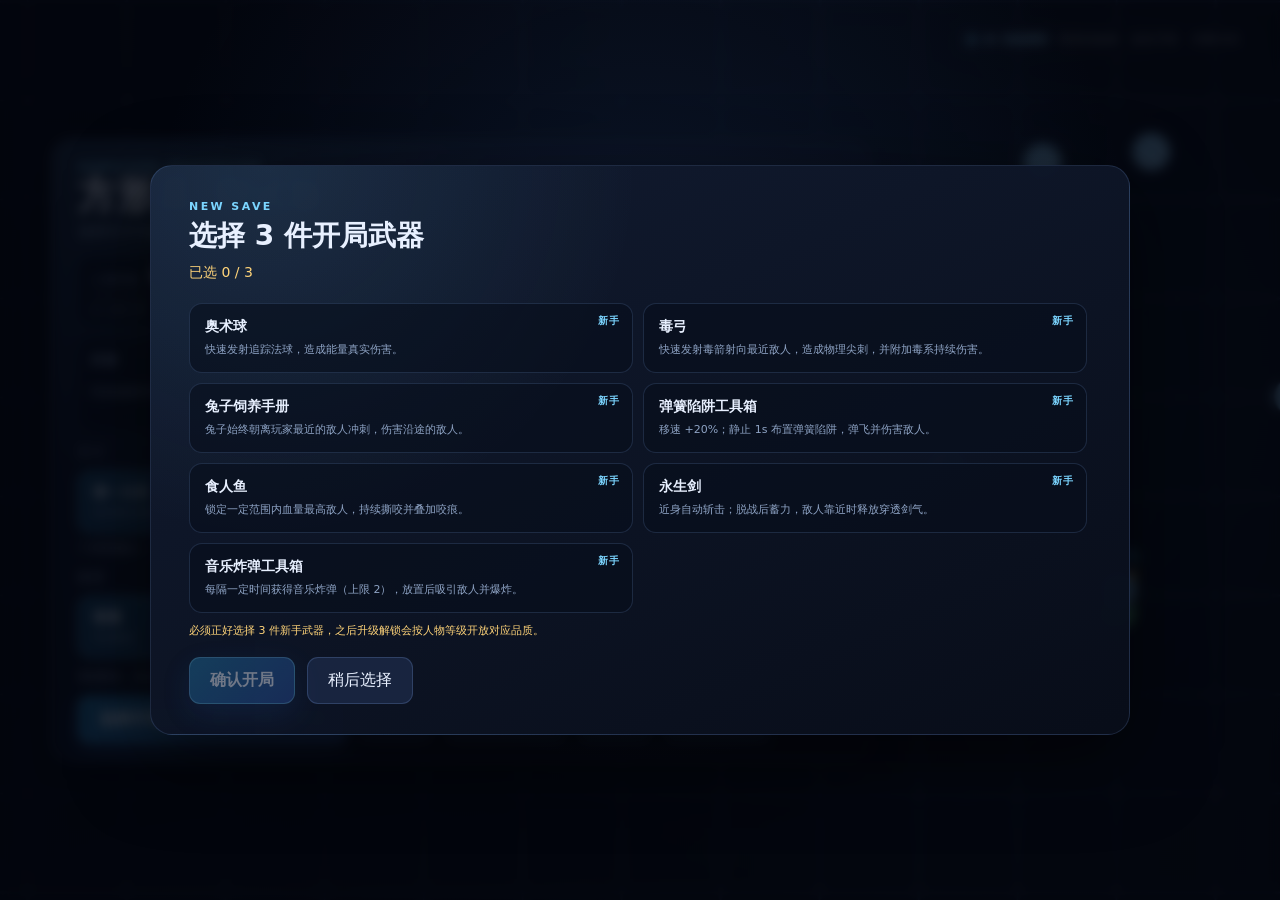
==== commit c504f9df: "Move mobile relic HUD above weapons and show move speed" ====
--- a/index.html
+++ b/index.html
@@ -39,6 +39,7 @@
     <div class="hud-top-right">
       <div id="difficulty-badge" class="difficulty-badge">普通</div>
       <div id="player-level" class="player-level">人物 Lv.1</div>
+      <div id="touch-move-speed" class="touch-move-speed">移速 1.20 m/s</div>
       <div class="hud-exp-track"><div id="exp-fill" class="exp-fill"></div></div>
       <div id="exp-text" class="exp-text">0 / 200 XP</div>
       <div id="upgrade-ready" class="upgrade-ready hidden">升级待选</div>
--- a/styles.css
+++ b/styles.css
@@ -133,6 +133,10 @@
   font-size: 11px;
   font-variant-numeric: tabular-nums;
   letter-spacing: 0.04em;
+}
+
+.touch-move-speed {
+  display: none;
 }
 
 .hud-top-center {
@@ -1777,6 +1781,65 @@
   background: rgba(6, 11, 22, 0.5);
 }
 
+.codex-weapon-card {
+  padding: 0;
+  overflow: hidden;
+}
+
+.codex-toggle {
+  display: flex;
+  align-items: center;
+  gap: 8px;
+  width: 100%;
+  margin: 0;
+  padding: 10px 12px 6px;
+  border: 0;
+  border-radius: 0;
+  background: transparent;
+  color: inherit;
+  text-align: left;
+  cursor: pointer;
+}
+
+.codex-toggle:hover {
+  border-color: transparent;
+  background: rgba(123, 213, 255, 0.06);
+  transform: none;
+}
+
+.codex-toggle .codex-card-head {
+  flex: 1;
+  margin: 0;
+}
+
+.codex-toggle-icon {
+  width: 18px;
+  color: var(--accent);
+  font-size: 16px;
+  line-height: 1;
+  text-align: center;
+}
+
+.codex-weapon-card .codex-tags {
+  margin: 0;
+  padding: 0 12px 6px;
+}
+
+.codex-weapon-details {
+  display: none;
+  margin-top: 2px;
+  padding: 7px 12px 12px;
+  border-top: 1px solid rgba(140, 178, 255, 0.1);
+}
+
+.codex-weapon-card.is-expanded .codex-weapon-details {
+  display: block;
+}
+
+.codex-weapon-card.is-expanded {
+  border-color: rgba(123, 213, 255, 0.32);
+}
+
 .codex-card-head {
   display: flex;
   align-items: baseline;
@@ -2290,6 +2353,20 @@
   display: none;
 }
 
+#hud.touch-mode .touch-move-speed {
+  display: block;
+  margin-top: 1px;
+  padding: 3px 7px;
+  border: 1px solid rgba(255, 216, 107, 0.22);
+  border-radius: 6px;
+  background: rgba(20, 25, 28, 0.5);
+  color: #ffe08a;
+  font-size: 10px;
+  font-variant-numeric: tabular-nums;
+  letter-spacing: 0.03em;
+  white-space: nowrap;
+}
+
 #hud.touch-mode .hud-top-center {
   top: calc(4px + env(safe-area-inset-top, 0px));
 }
@@ -2341,17 +2418,25 @@
 }
 
 #hud.touch-mode .relic-bar {
-  top: calc(112px + env(safe-area-inset-top, 0px));
-  left: 50%;
+  top: auto;
+  left: auto;
+  right: calc(12px + env(safe-area-inset-right, 0px));
+  bottom: calc(66px + env(safe-area-inset-bottom, 0px));
+  z-index: 5;
+  width: auto;
+  max-width: none;
+  transform: none;
+  flex-wrap: wrap;
+  align-items: flex-end;
+  justify-content: flex-end;
+  overflow: visible;
+  padding: 0;
+}
+
+#hud.touch-mode.stick-right .relic-bar {
+  left: calc(12px + env(safe-area-inset-left, 0px));
   right: auto;
-  bottom: auto;
-  max-width: 80vw;
-  transform: translateX(-50%);
-  flex-wrap: nowrap;
   justify-content: flex-start;
-  overflow-x: auto;
-  padding: 2px 4px;
-  scrollbar-width: none;
 }
 
 #hud.touch-mode .relic-bar::-webkit-scrollbar {
@@ -2380,6 +2465,18 @@
   #hud.touch-mode .weapon-card {
     width: clamp(104px, 30vw, 126px);
   }
+
+  #hud.touch-mode .relic-bar {
+    bottom: calc(166px + env(safe-area-inset-bottom, 0px));
+    flex-direction: column;
+    align-items: stretch;
+    gap: 4px;
+  }
+
+  #hud.touch-mode .relic-chip {
+    text-align: center;
+    white-space: normal;
+  }
 }
 
 @media (orientation: landscape) {
@@ -2392,6 +2489,13 @@
     width: clamp(96px, 14vw, 132px);
   }
 
+  #hud.touch-mode .relic-bar {
+    bottom: calc(66px + env(safe-area-inset-bottom, 0px));
+    flex-direction: row;
+    align-items: flex-end;
+    gap: 4px;
+  }
+
   #hud.touch-mode .hud-top-left {
     top: calc(34px + env(safe-area-inset-top, 0px));
   }
@@ -2406,6 +2510,17 @@
   #hud.touch-mode .weapon-card {
     width: clamp(96px, 22vw, 118px);
   }
+
+  #hud.touch-mode .relic-bar {
+    bottom: calc(166px + env(safe-area-inset-bottom, 0px));
+    flex-direction: column;
+    align-items: stretch;
+  }
+
+  #hud.touch-mode .relic-chip {
+    text-align: center;
+    white-space: normal;
+  }
 }
 
 @media (pointer: coarse) {
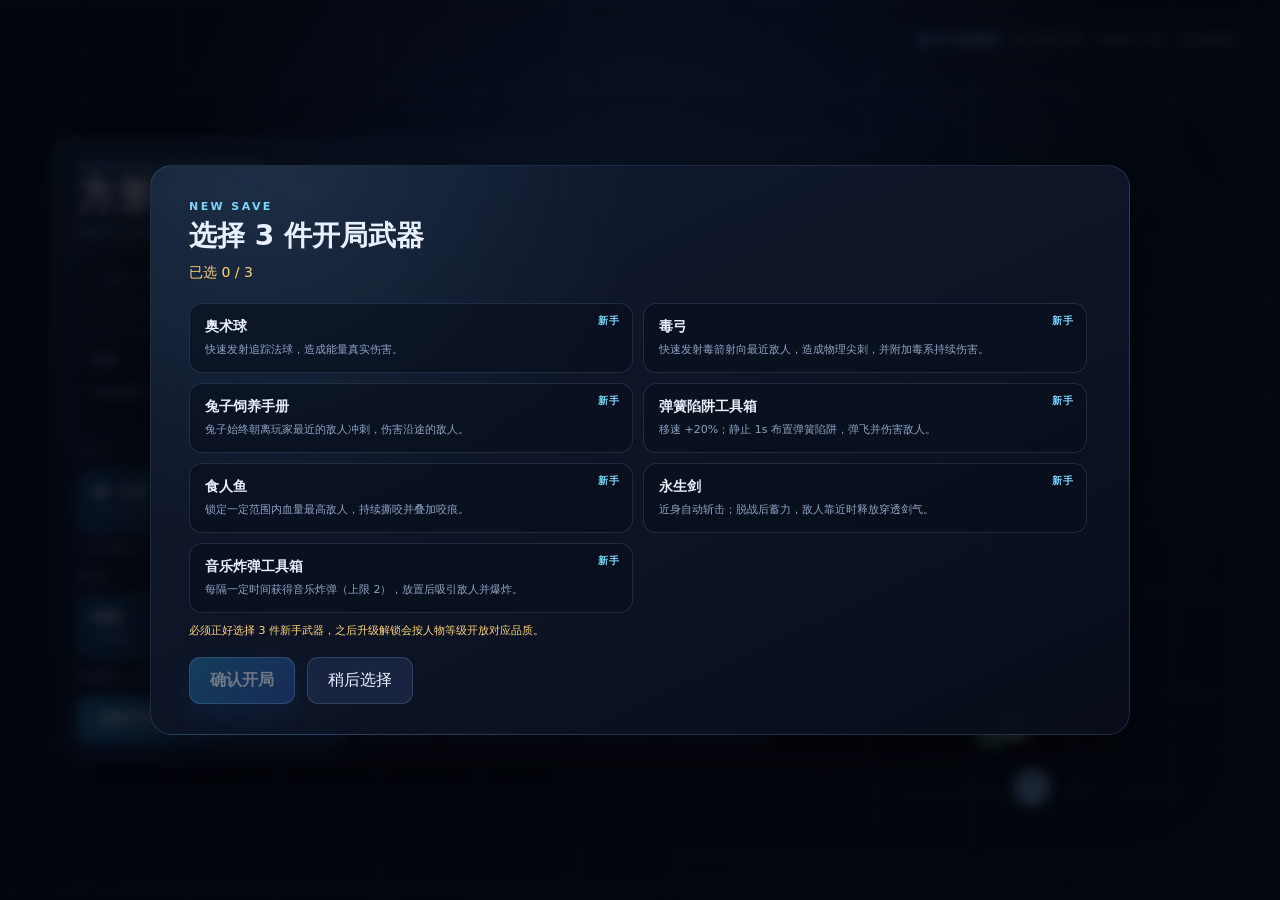
==== commit 2a887ef8: "Split mobile joystick into three speed zones" ====
--- a/index.html
+++ b/index.html
@@ -51,7 +51,9 @@
     <div id="relic-bar" class="relic-bar"></div>
     <div id="touch-controls" class="touch-controls">
       <div id="joystick" class="joystick" aria-label="移动摇杆">
-        <div class="joystick-base"></div>
+        <div class="joystick-zone joystick-zone-outer"></div>
+        <div class="joystick-zone joystick-zone-middle"></div>
+        <div class="joystick-zone joystick-zone-inner"></div>
         <div id="joystick-knob" class="joystick-knob"></div>
       </div>
       <button id="touch-pause" class="touch-pause" type="button" aria-label="暂停">Ⅱ</button>
--- a/styles.css
+++ b/styles.css
@@ -2287,18 +2287,54 @@
   right: calc(14px + env(safe-area-inset-right, 0px));
 }
 
-.joystick-base {
+.joystick-zone {
   position: absolute;
-  inset: 18%;
+  left: 50%;
+  top: 50%;
+  transform: translate(-50%, -50%);
   border-radius: 50%;
-  border: 1px dashed rgba(123, 213, 255, 0.18);
+  pointer-events: none;
+}
+
+.joystick-zone-outer {
+  width: 76%;
+  height: 76%;
+  border: 1px dashed rgba(255, 183, 92, 0.42);
+  background: rgba(255, 151, 53, 0.045);
+}
+
+.joystick-zone-middle {
+  width: 57%;
+  height: 57%;
+  border: 1px solid rgba(123, 213, 255, 0.34);
+  background: rgba(123, 213, 255, 0.055);
+}
+
+.joystick-zone-inner {
+  width: 38%;
+  height: 38%;
+  border: 1px solid rgba(123, 213, 255, 0.48);
+  background: radial-gradient(circle, rgba(123, 213, 255, 0.13), rgba(123, 213, 255, 0.025));
+}
+
+#hud.touch-mode .joystick.zone-inner .joystick-zone-inner {
+  border-color: rgba(190, 235, 255, 0.85);
+}
+
+#hud.touch-mode .joystick.zone-middle .joystick-zone-middle {
+  border-color: rgba(151, 229, 255, 0.85);
+}
+
+#hud.touch-mode .joystick.zone-outer .joystick-zone-outer {
+  border-color: rgba(255, 211, 121, 0.9);
+  background: rgba(255, 151, 53, 0.1);
 }
 
 .joystick-knob {
   position: absolute;
   left: 50%;
   top: 50%;
-  width: 42%;
+  width: 30%;
   aspect-ratio: 1;
   transform: translate(-50%, -50%);
   border: 1px solid rgba(190, 235, 255, 0.65);
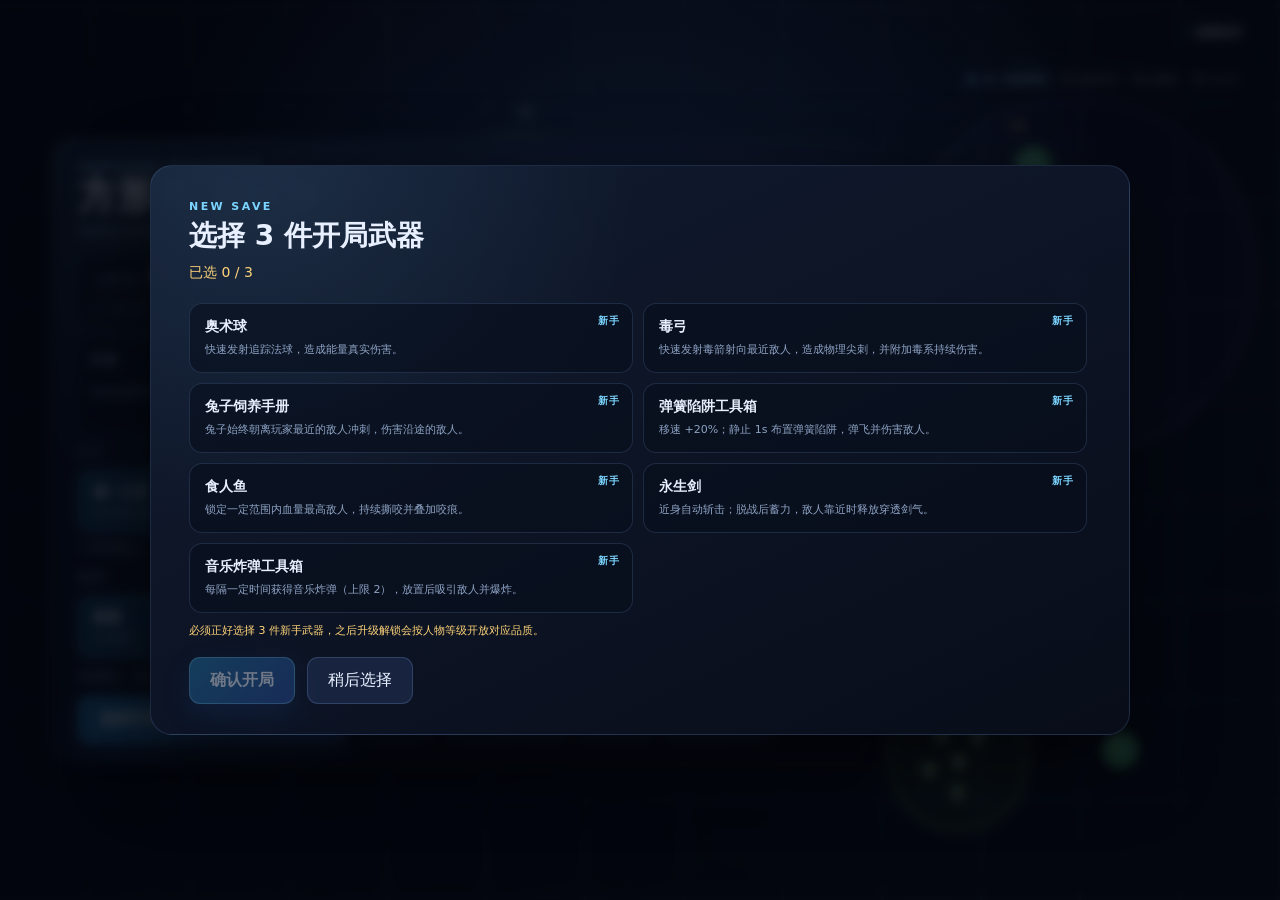
==== commit 3bfbc000: "Add main menu AI demo view toggle" ====
--- a/index.html
+++ b/index.html
@@ -64,12 +64,16 @@
   </div>
 
   <div id="menu" class="overlay">
+    <button id="menu-demo-toggle" class="menu-demo-toggle" type="button" aria-controls="menu-panel" aria-expanded="true" title="隐藏菜单，观看 AI 演示">
+      <span id="menu-demo-toggle-icon" class="menu-demo-toggle-icon" aria-hidden="true">▾</span>
+      <span id="menu-demo-toggle-label">隐藏菜单</span>
+    </button>
     <div id="menu-demo-badge" class="menu-demo-badge hidden" aria-hidden="true">
       <span class="menu-demo-dot"></span>
       <span class="menu-demo-label">AI 实战演示</span>
       <span id="menu-demo-weapons" class="menu-demo-weapons"></span>
     </div>
-    <div class="panel menu-panel">
+    <div id="menu-panel" class="panel menu-panel">
       <p class="eyebrow">SURVIVOR PROTOTYPE</p>
       <h1 class="game-title">方形皿·测试版</h1>
       <p class="subtitle">选择关卡与难度，存活10分钟并击败最终BOSS。</p>
--- a/styles.css
+++ b/styles.css
@@ -454,10 +454,66 @@
   backdrop-filter: blur(14px) saturate(0.9);
 }
 
+.menu-demo-toggle {
+  position: fixed;
+  top: calc(env(safe-area-inset-top, 0px) + 18px);
+  right: calc(env(safe-area-inset-right, 0px) + 24px);
+  z-index: 3;
+  display: inline-flex;
+  align-items: center;
+  gap: 7px;
+  padding: 8px 12px;
+  border: 1px solid rgba(140, 178, 255, 0.28);
+  border-radius: 999px;
+  background: rgba(4, 9, 18, 0.68);
+  box-shadow: 0 8px 24px rgba(0, 0, 0, 0.28);
+  backdrop-filter: blur(8px);
+  color: rgba(232, 240, 255, 0.86);
+  font-size: 11px;
+  font-weight: 600;
+  letter-spacing: 0.06em;
+  line-height: 1;
+  white-space: nowrap;
+}
+
+.menu-demo-toggle:hover {
+  border-color: rgba(123, 213, 255, 0.55);
+  background: rgba(20, 36, 60, 0.82);
+}
+
+.menu-demo-toggle:focus-visible {
+  outline: 2px solid var(--accent);
+  outline-offset: 2px;
+}
+
+.menu-demo-toggle-icon {
+  color: var(--accent);
+  font-size: 11px;
+  line-height: 1;
+}
+
+#menu.is-collapsed {
+  background: none;
+  backdrop-filter: none;
+  pointer-events: none;
+}
+
+#menu.is-collapsed .menu-panel {
+  display: none;
+}
+
+#menu.is-collapsed .menu-demo-toggle {
+  pointer-events: auto;
+}
+
+#menu.is-collapsed .menu-demo-badge {
+  display: flex;
+}
+
 .menu-demo-badge {
   position: fixed;
-  top: 22px;
-  right: 26px;
+  top: calc(env(safe-area-inset-top, 0px) + 62px);
+  right: calc(env(safe-area-inset-right, 0px) + 26px);
   display: flex;
   align-items: center;
   gap: 9px;
@@ -519,6 +575,21 @@
 
   .menu-demo-badge {
     display: none;
+  }
+}
+
+@media (max-width: 640px) {
+  .menu-demo-toggle {
+    top: calc(env(safe-area-inset-top, 0px) + 12px);
+    right: calc(env(safe-area-inset-right, 0px) + 12px);
+    padding: 7px 10px;
+    font-size: 10px;
+  }
+
+  #menu.is-collapsed .menu-demo-badge {
+    top: calc(env(safe-area-inset-top, 0px) + 54px);
+    right: calc(env(safe-area-inset-right, 0px) + 12px);
+    max-width: calc(100vw - 24px);
   }
 }
 
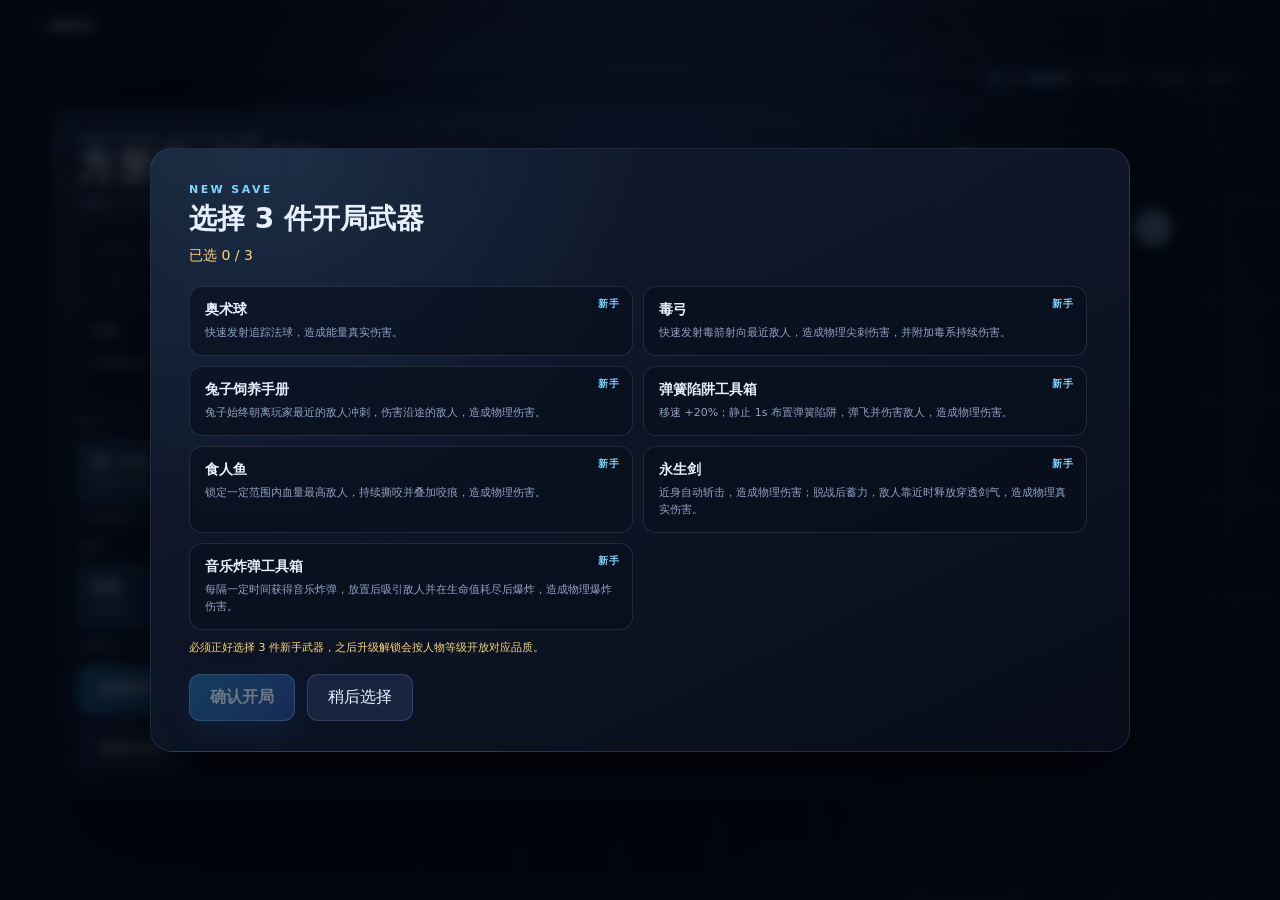
==== commit 609dffc7: "Add game guide overlay" ====
--- a/index.html
+++ b/index.html
@@ -125,6 +125,7 @@
         <button id="codex-btn" type="button">图鉴</button>
         <button id="inventory-btn" type="button">背包 / 商店</button>
         <button id="help-btn" type="button">设置</button>
+        <button id="guide-btn" type="button">游戏说明</button>
         <button id="records-btn" type="button">游戏记录</button>
       </div>
 
@@ -250,6 +251,40 @@
     </div>
   </div>
 
+  <div id="guide" class="overlay hidden">
+    <div class="panel guide-panel">
+      <p class="eyebrow">GUIDE</p>
+      <h2>游戏说明</h2>
+      <div class="guide-content">
+        <section class="guide-section">
+          <h3>游戏目标</h3>
+          <p>选择关卡与难度后进入对局。撑过 10 分钟并击败最终 BOSS 即可通关；生命归零则失败。</p>
+        </section>
+        <section class="guide-section">
+          <h3>基本操作</h3>
+          <p>键盘：WASD 移动，Shift 奔跑，1 / 2 / 3 释放武器主动技能，Esc 暂停。手机：使用虚拟摇杆移动（可在设置中切换左右），点按或长按武器卡释放主动技能，底部中央按钮暂停。</p>
+        </section>
+        <section class="guide-section">
+          <h3>战前准备</h3>
+          <p>每局携带 3 件武器和最多 3 件圣物。新存档需要先从 7 件新手武器中选择 3 件作为开局武器。</p>
+        </section>
+        <section class="guide-section">
+          <h3>局内成长</h3>
+          <p>击杀敌人可获得人物经验和战利品，击杀与存活时间都会积累武器熟练度。人物升级会获得武器解锁额度；熟练度达到 300 / 700 / 1200 后分别开放 1 / 2 / 3 级效果。</p>
+        </section>
+        <section class="guide-section">
+          <h3>解锁与存档</h3>
+          <p>社区武器在社区商店购买，熔炼武器在制造台合成。游戏有 3 个独立存档槽，等级、解锁、设置和游戏记录会自动保存。</p>
+        </section>
+        <!-- 后续说明条目从这里继续追加。 -->
+      </div>
+      <p class="help-note guide-footer">更多武器、圣物和敌人的详细机制可在图鉴中查看。</p>
+      <div class="menu-actions">
+        <button id="guide-close" class="primary" type="button">关闭</button>
+      </div>
+    </div>
+  </div>
+
   <div id="pause" class="overlay hidden">
     <div class="panel small-panel">
       <p class="eyebrow">PAUSED</p>
--- a/styles.css
+++ b/styles.css
@@ -456,12 +456,13 @@
 
 .menu-demo-toggle {
   position: fixed;
-  top: calc(env(safe-area-inset-top, 0px) + 18px);
-  right: calc(env(safe-area-inset-right, 0px) + 24px);
+  top: calc(env(safe-area-inset-top, 0px) + 10px);
+  left: calc(env(safe-area-inset-left, 0px) + 24px);
   z-index: 3;
   display: inline-flex;
   align-items: center;
   gap: 7px;
+  min-height: 32px;
   padding: 8px 12px;
   border: 1px solid rgba(140, 178, 255, 0.28);
   border-radius: 999px;
@@ -474,6 +475,7 @@
   letter-spacing: 0.06em;
   line-height: 1;
   white-space: nowrap;
+  touch-action: manipulation;
 }
 
 .menu-demo-toggle:hover {
@@ -580,8 +582,9 @@
 
 @media (max-width: 640px) {
   .menu-demo-toggle {
-    top: calc(env(safe-area-inset-top, 0px) + 12px);
-    right: calc(env(safe-area-inset-right, 0px) + 12px);
+    top: calc(env(safe-area-inset-top, 0px) + 8px);
+    left: calc(env(safe-area-inset-left, 0px) + 12px);
+    min-height: 32px;
     padding: 7px 10px;
     font-size: 10px;
   }
@@ -1412,6 +1415,67 @@
 
 .records-panel h2 {
   margin: 4px 0 8px;
+}
+
+.guide-panel {
+  width: min(800px, 100%);
+}
+
+.guide-panel h2 {
+  margin: 4px 0 8px;
+}
+
+.guide-content {
+  display: grid;
+  gap: 10px;
+  margin: 12px 0 4px;
+}
+
+.guide-section {
+  padding: 13px 15px;
+  border: 1px solid rgba(140, 178, 255, 0.13);
+  border-radius: 13px;
+  background: rgba(6, 11, 22, 0.45);
+}
+
+.guide-section h3 {
+  margin: 0 0 6px;
+  color: #9bdcff;
+  font-size: 14px;
+  letter-spacing: 0.06em;
+}
+
+.guide-section p {
+  margin: 0;
+  color: var(--muted);
+  font-size: 12px;
+  line-height: 1.75;
+}
+
+.guide-section ul {
+  margin: 0;
+  padding-left: 18px;
+  color: var(--muted);
+  font-size: 12px;
+  line-height: 1.75;
+}
+
+.guide-section li + li {
+  margin-top: 4px;
+}
+
+.guide-footer {
+  margin: 14px 0 18px;
+}
+
+@media (max-width: 640px) {
+  .guide-section {
+    padding: 11px 12px;
+  }
+
+  .guide-section h3 {
+    font-size: 13px;
+  }
 }
 
 .records-list {
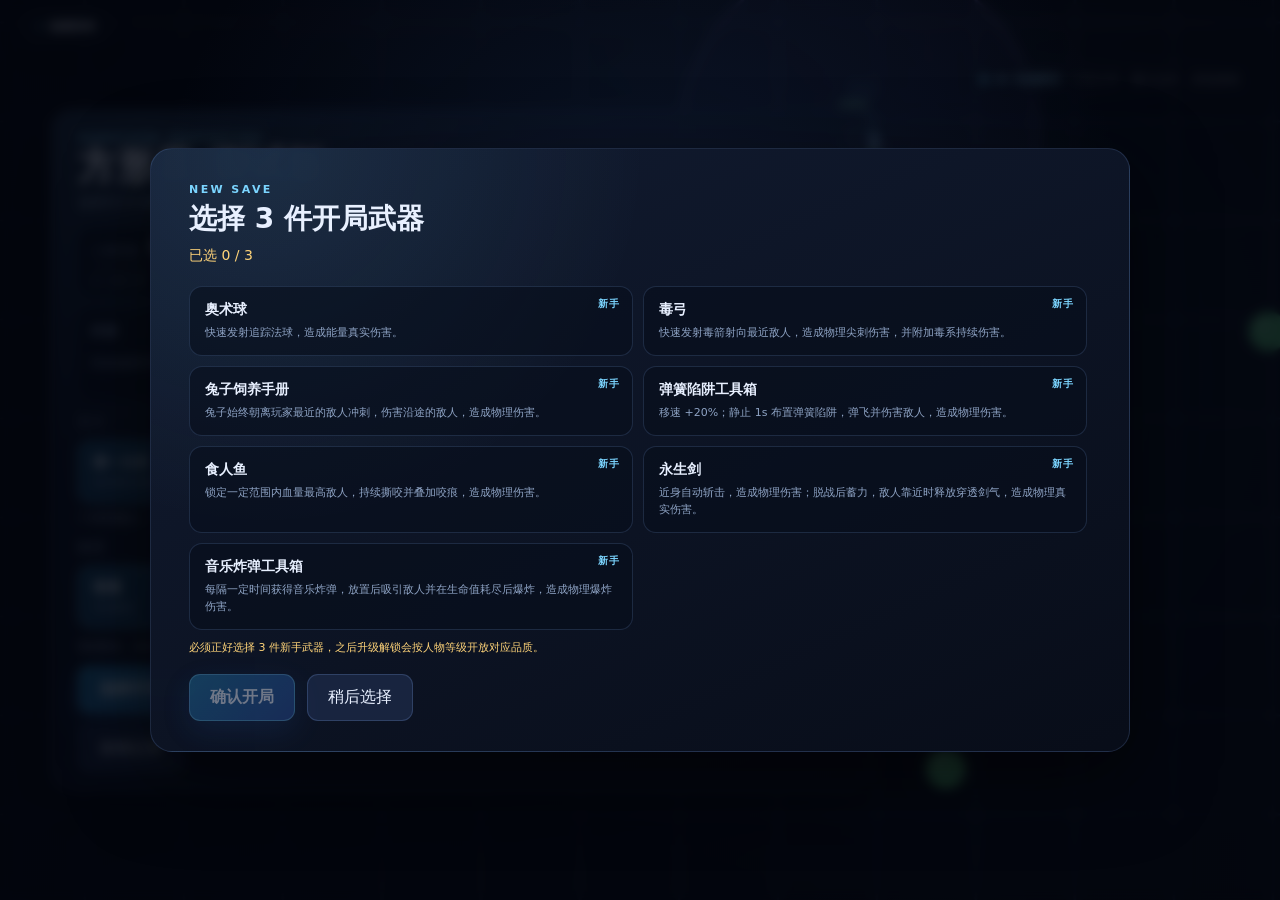
==== commit 6162d58a: "Add scavenger crown and spider tower weapons" ====
--- a/index.html
+++ b/index.html
@@ -257,8 +257,8 @@
       <h2>游戏说明</h2>
       <div class="guide-content">
         <section class="guide-section">
-          <h3>游戏目标</h3>
-          <p>选择关卡与难度后进入对局。撑过 10 分钟并击败最终 BOSS 即可通关；生命归零则失败。</p>
+          <h3>游戏介绍</h3>
+          <p>本作完全免费。选择关卡与难度后进入对局。撑过 10 分钟并击败最终 BOSS 即可通关；生命归零则失败。背景设定可自行脑补:P。</p>
         </section>
         <section class="guide-section">
           <h3>基本操作</h3>
@@ -270,11 +270,23 @@
         </section>
         <section class="guide-section">
           <h3>局内成长</h3>
-          <p>击杀敌人可获得人物经验和战利品，击杀与存活时间都会积累武器熟练度。人物升级会获得武器解锁额度；熟练度达到 300 / 700 / 1200 后分别开放 1 / 2 / 3 级效果。</p>
-        </section>
-        <section class="guide-section">
-          <h3>解锁与存档</h3>
-          <p>社区武器在社区商店购买，熔炼武器在制造台合成。游戏有 3 个独立存档槽，等级、解锁、设置和游戏记录会自动保存。</p>
+          <p>击杀敌人可获得人物经验和战利品，随着时间增长经验会减少。击杀与存活时间都会积累武器熟练度。人物升级会获得武器解锁额度；熟练度达到 300 / 700 / 1200 后分别开放 1 / 2 / 3 级效果。</p>
+        </section>
+        <section class="guide-section">
+          <h3>武器解锁与存档</h3>
+          <p>新手、进阶、老手级武器在升级后逐级解锁，社区武器在社区商店购买，熔炼武器在制造台合成。游戏有 3 个独立存档槽，等级、解锁、设置和游戏记录会自动保存。</p>
+        </section>
+        <section class="guide-section">
+          <h3>伤害类型</h3>
+          <p>所有来自于玩家的伤害都有4种基础属性之一（物理、能量、冰系、毒系），伤害的附加属性有（真实、持续、尖刺、爆炸）；敌方可能有某些伤害的免疫、减伤或易伤；其中真实伤害无视所有的改变伤害的效果，但无法无视免疫。</p>
+        </section>
+        <section class="guide-section">
+          <h3>武器优劣</h3>
+          <p>大部分武器都具有独特之处，而不是纯粹靠数值碾压，选择最契合某个关卡的三个武器和三个圣物来通关吧！</p>
+        </section>
+        <section class="guide-section">
+          <h3>玩家数据</h3>
+          <p>玩家的基础生命值为30，移动速度1.2m/s，奔跑速度2.4m/s，奔跑体力消耗20/s，体力恢复10/s，玩家半径0.4m，自然恢复速度0.2/s。</p>
         </section>
         <!-- 后续说明条目从这里继续追加。 -->
       </div>
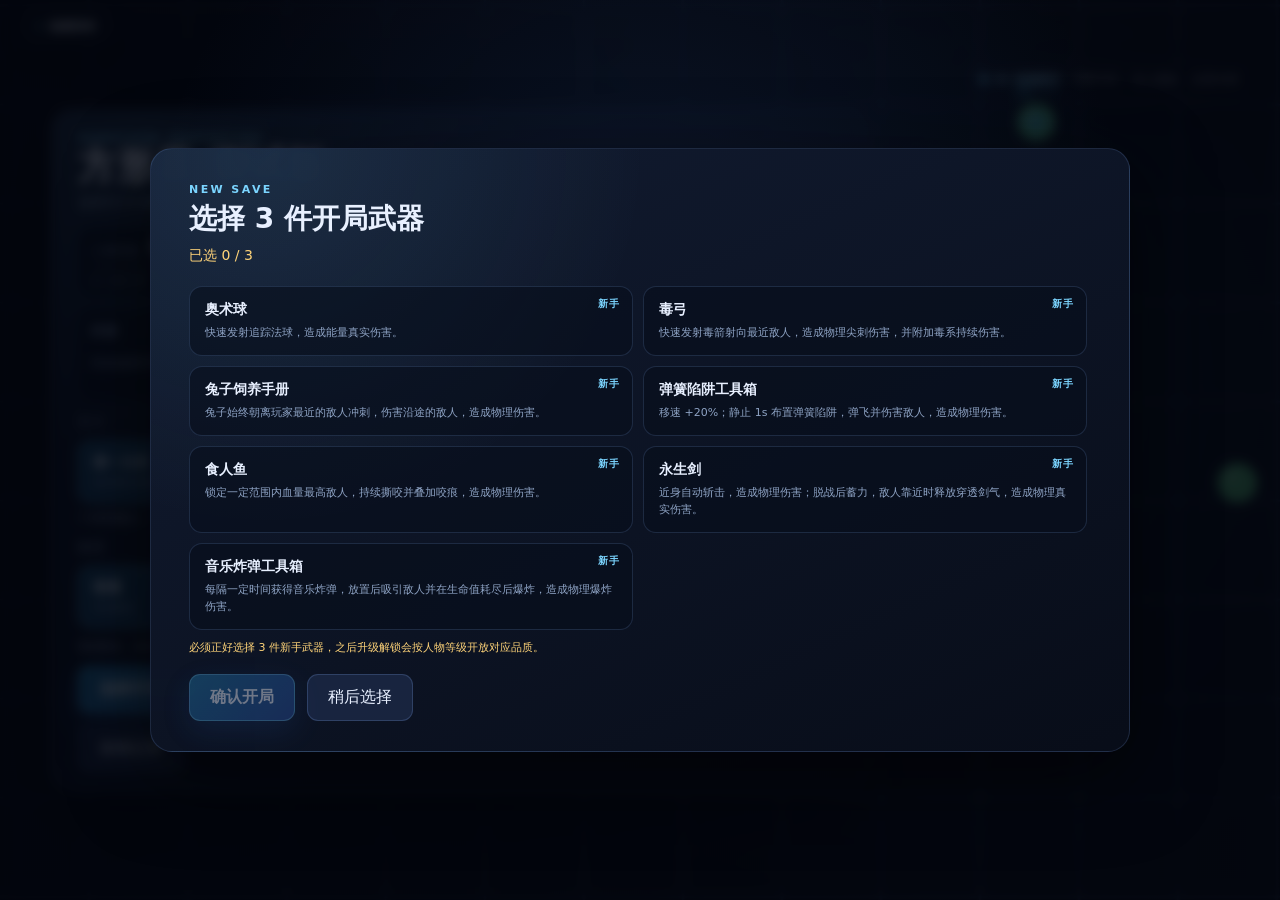
==== commit 308097d2: "Add procedural audio and music bomb tracks" ====
--- a/index.html
+++ b/index.html
@@ -216,7 +216,7 @@
             <input id="volume-slider" type="range" min="0" max="100" step="1" value="70">
             <strong id="volume-value">70%</strong>
           </label>
-          <p class="help-note">音量设置会保存，但当前版本还没有音频资源。</p>
+          <p class="help-note">音量控制背景音乐与音效，设置会自动保存。</p>
         </section>
 
         <section class="settings-section">
@@ -419,6 +419,7 @@
 
   <div id="debug" class="debug hidden"></div>
 
+  <script defer src="audio.js"></script>
   <script defer src="game.js"></script>
 </body>
 </html>
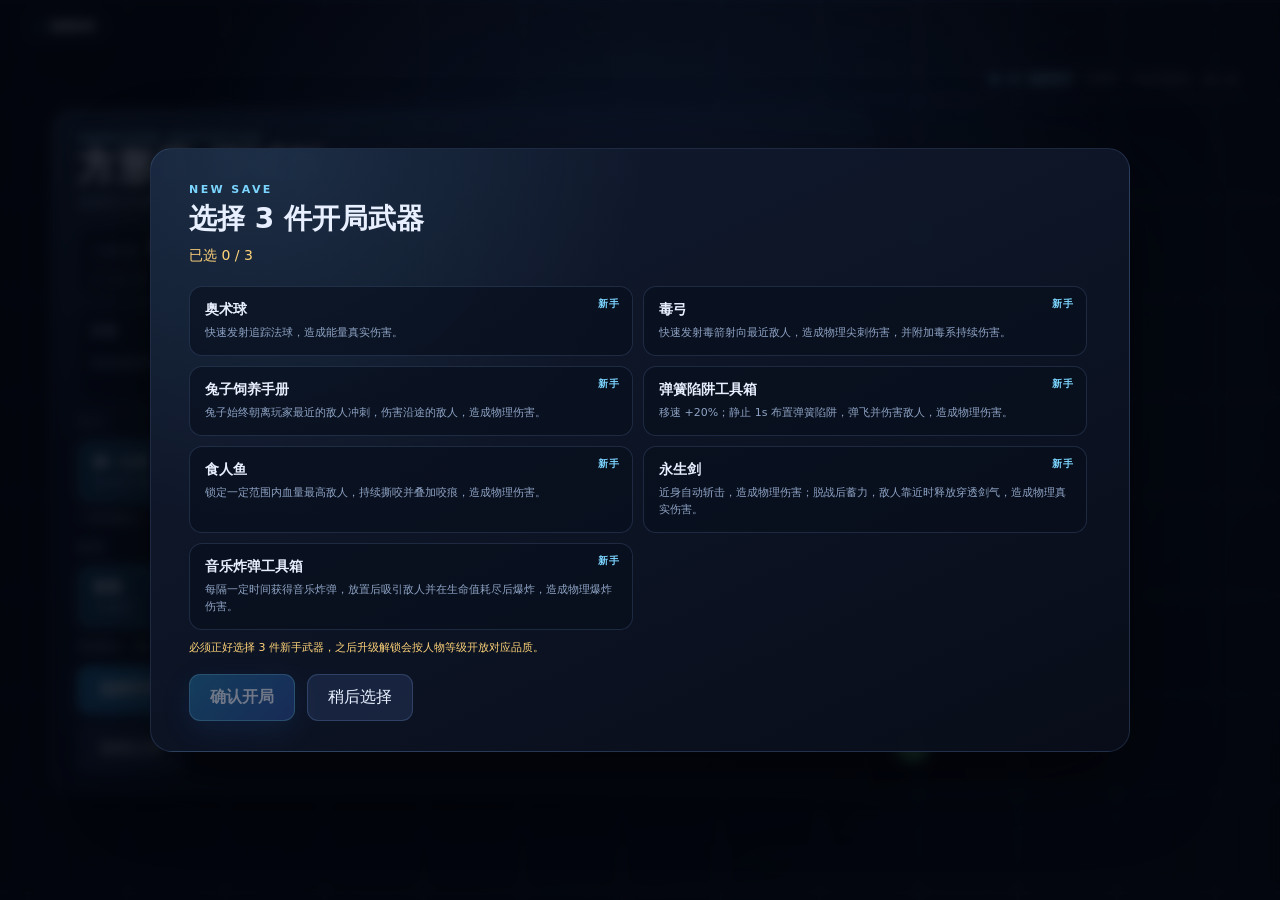
==== commit 39d46732: "Add community relic shop and ten relics" ====
--- a/index.html
+++ b/index.html
@@ -343,6 +343,7 @@
       <div class="shop-summary">社区货币 <strong id="shop-currency">0</strong></div>
       <div class="shop-tabs" role="tablist" aria-label="社区商店分类">
         <button type="button" class="shop-tab is-active" data-shop-tab="weapons" role="tab" aria-selected="true" aria-controls="shop-list">社区武器</button>
+        <button type="button" class="shop-tab" data-shop-tab="relics" role="tab" aria-selected="false" aria-controls="shop-list">社区圣物</button>
         <button type="button" class="shop-tab" data-shop-tab="items" role="tab" aria-selected="false" aria-controls="shop-list">社区道具</button>
       </div>
       <p id="shop-hint" class="shop-hint"></p>
--- a/styles.css
+++ b/styles.css
@@ -1547,6 +1547,7 @@
 
 .shop-tabs {
   display: flex;
+  flex-wrap: wrap;
   gap: 8px;
   margin-bottom: 8px;
 }
@@ -2439,8 +2440,8 @@
 }
 
 .joystick-zone-middle {
-  width: 57%;
-  height: 57%;
+  width: 75.2%;
+  height: 75.2%;
   border: 1px solid rgba(123, 213, 255, 0.34);
   background: rgba(123, 213, 255, 0.055);
 }
